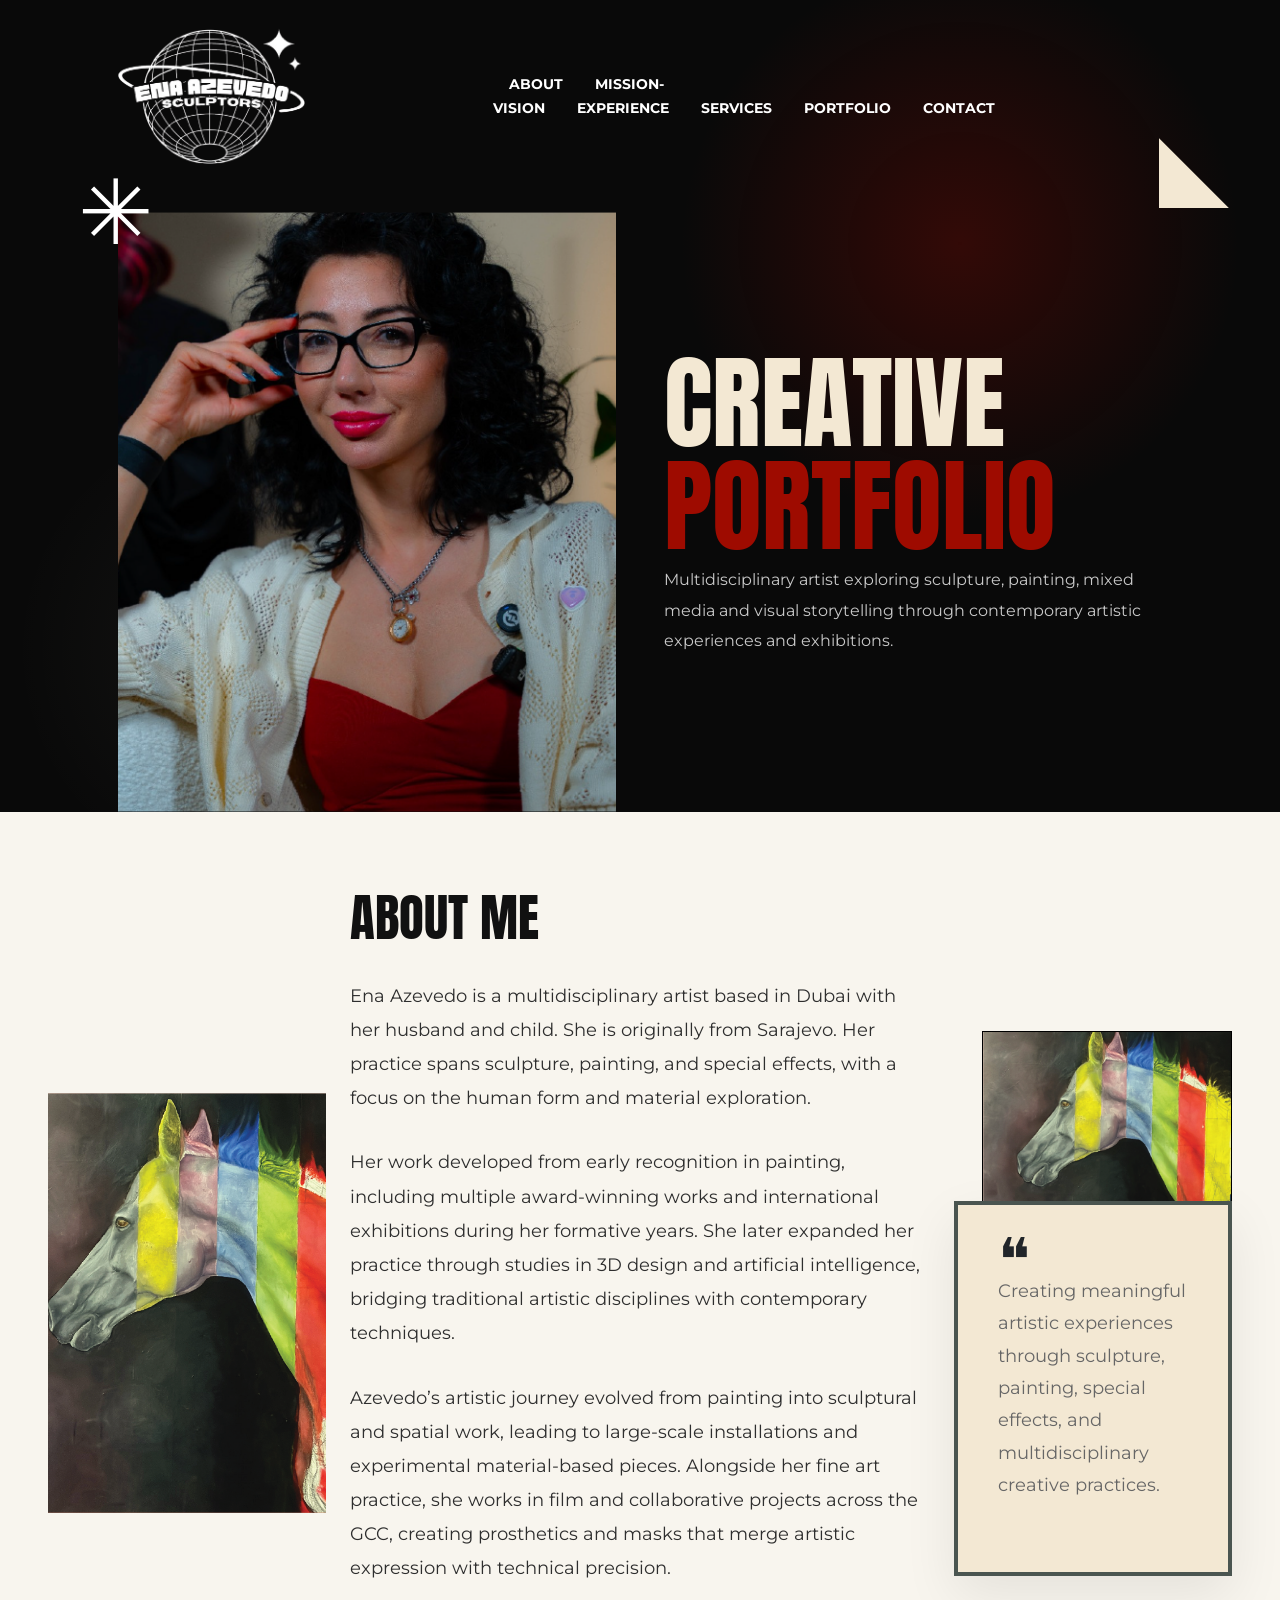
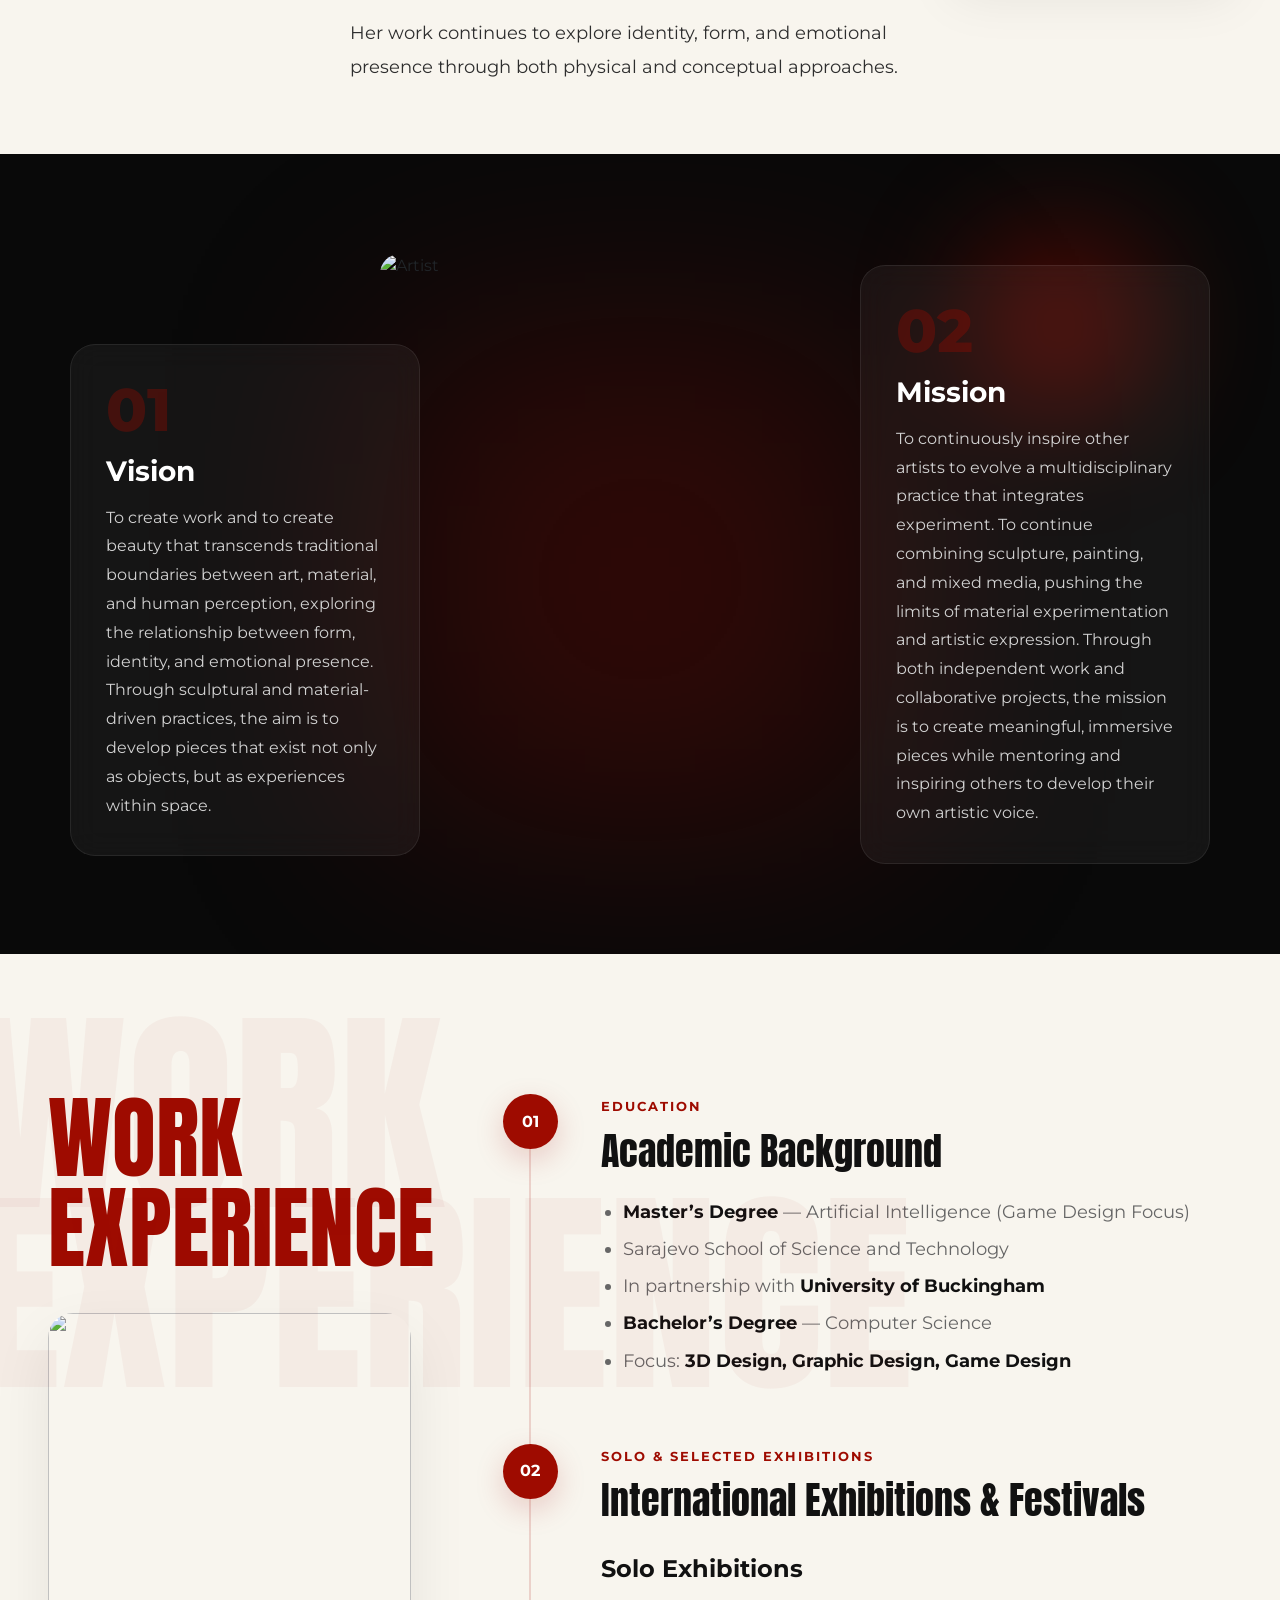
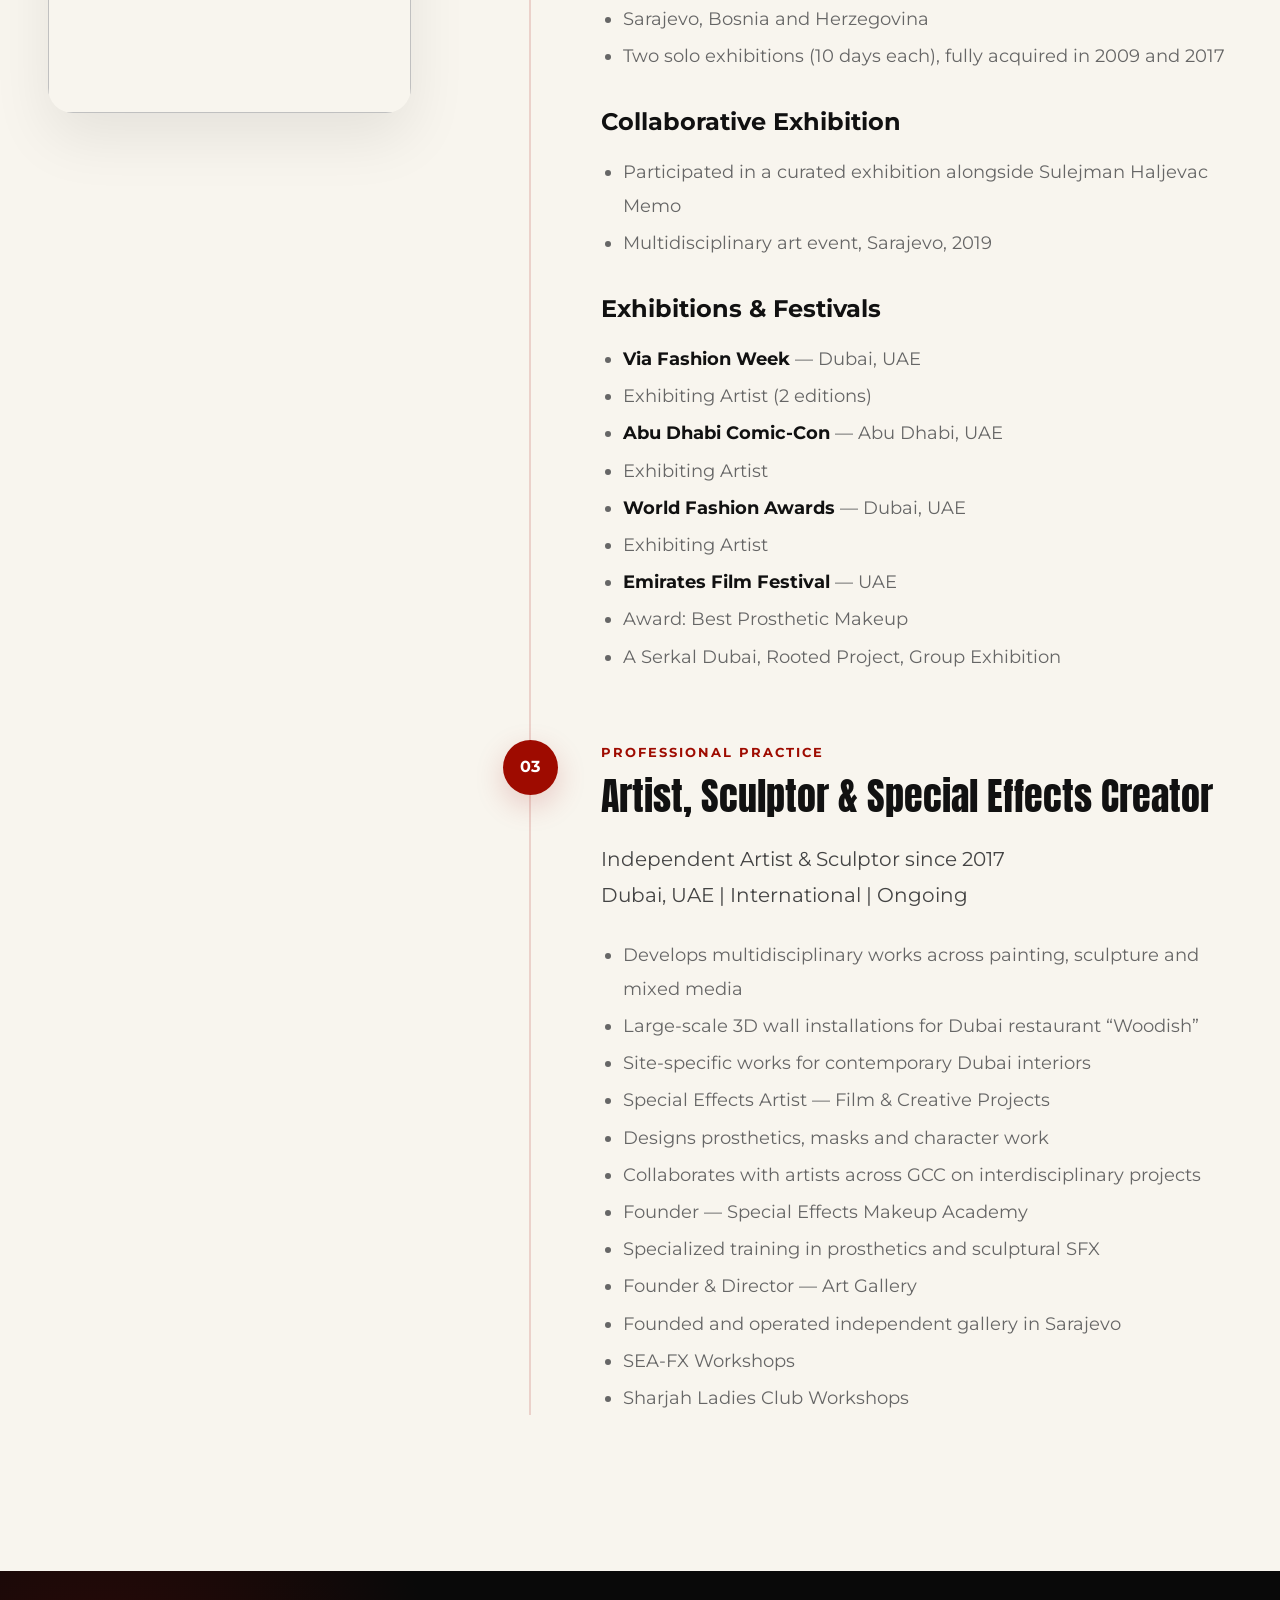
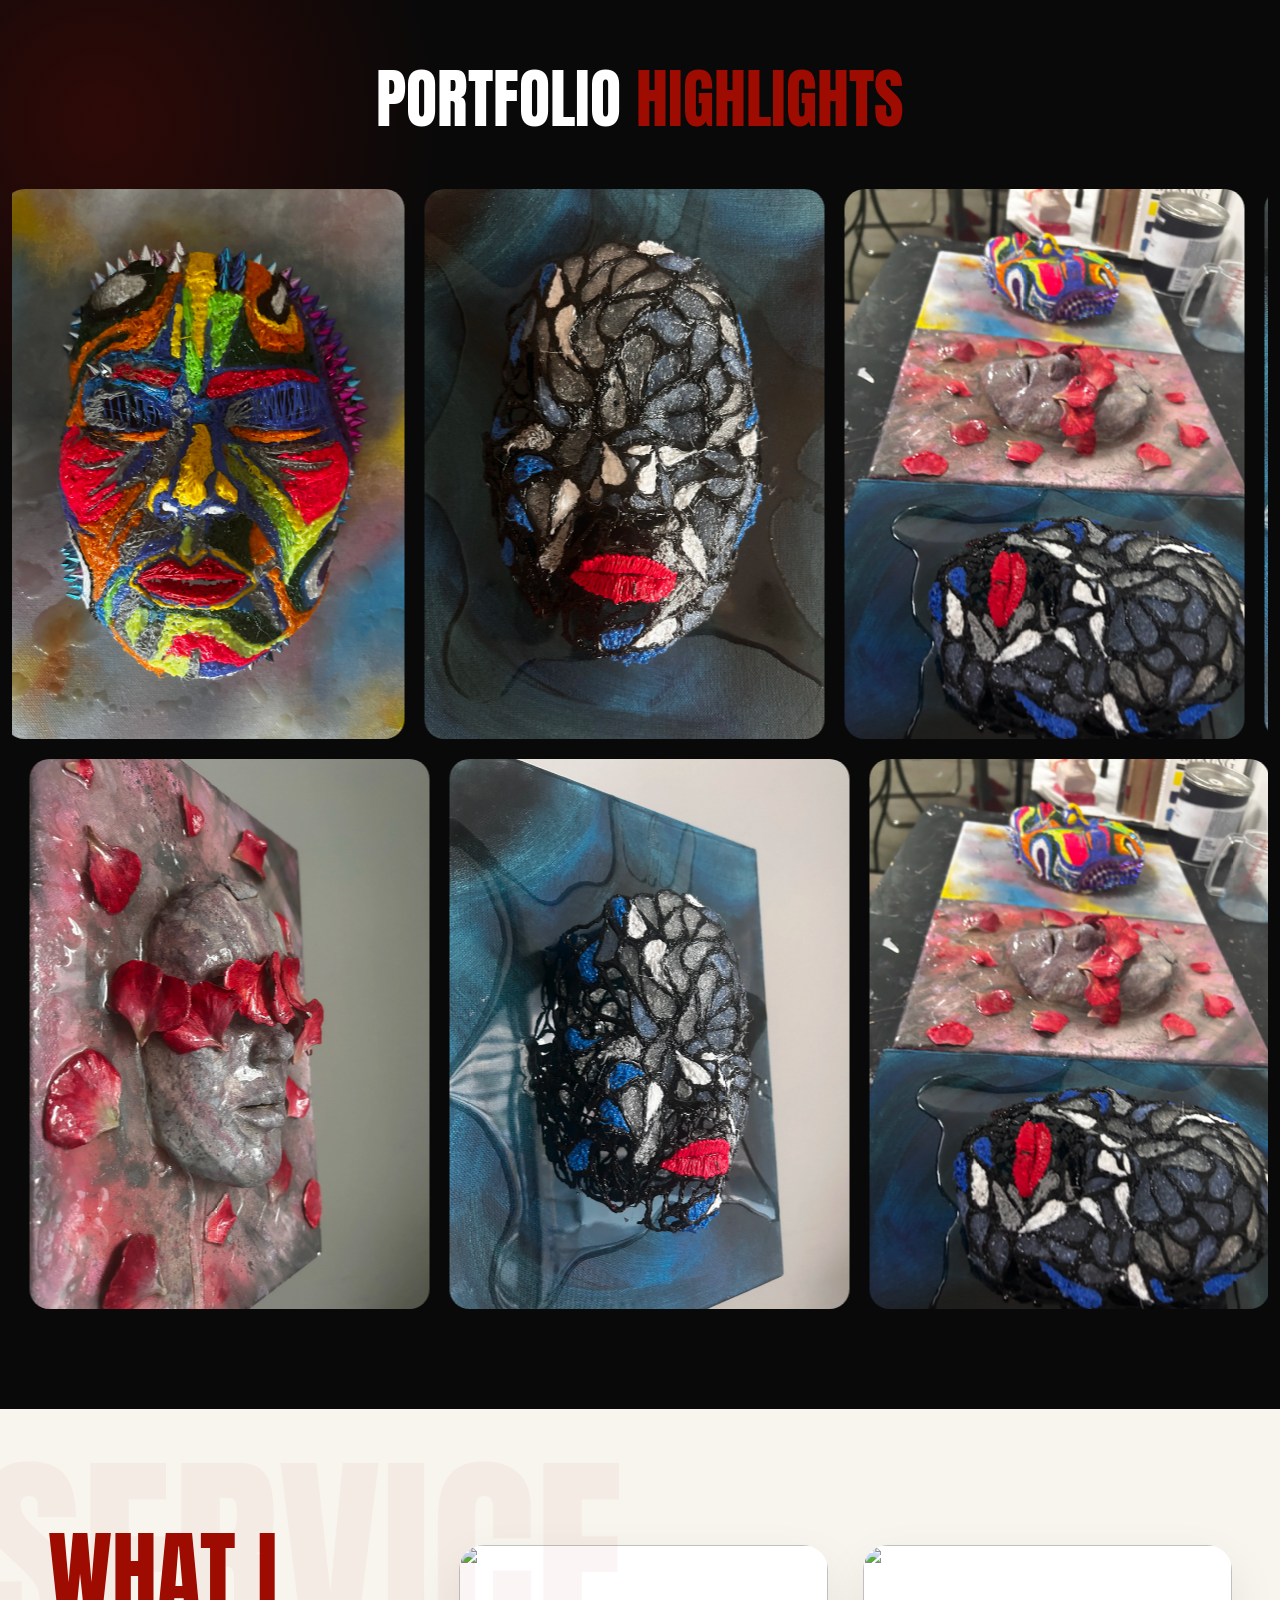
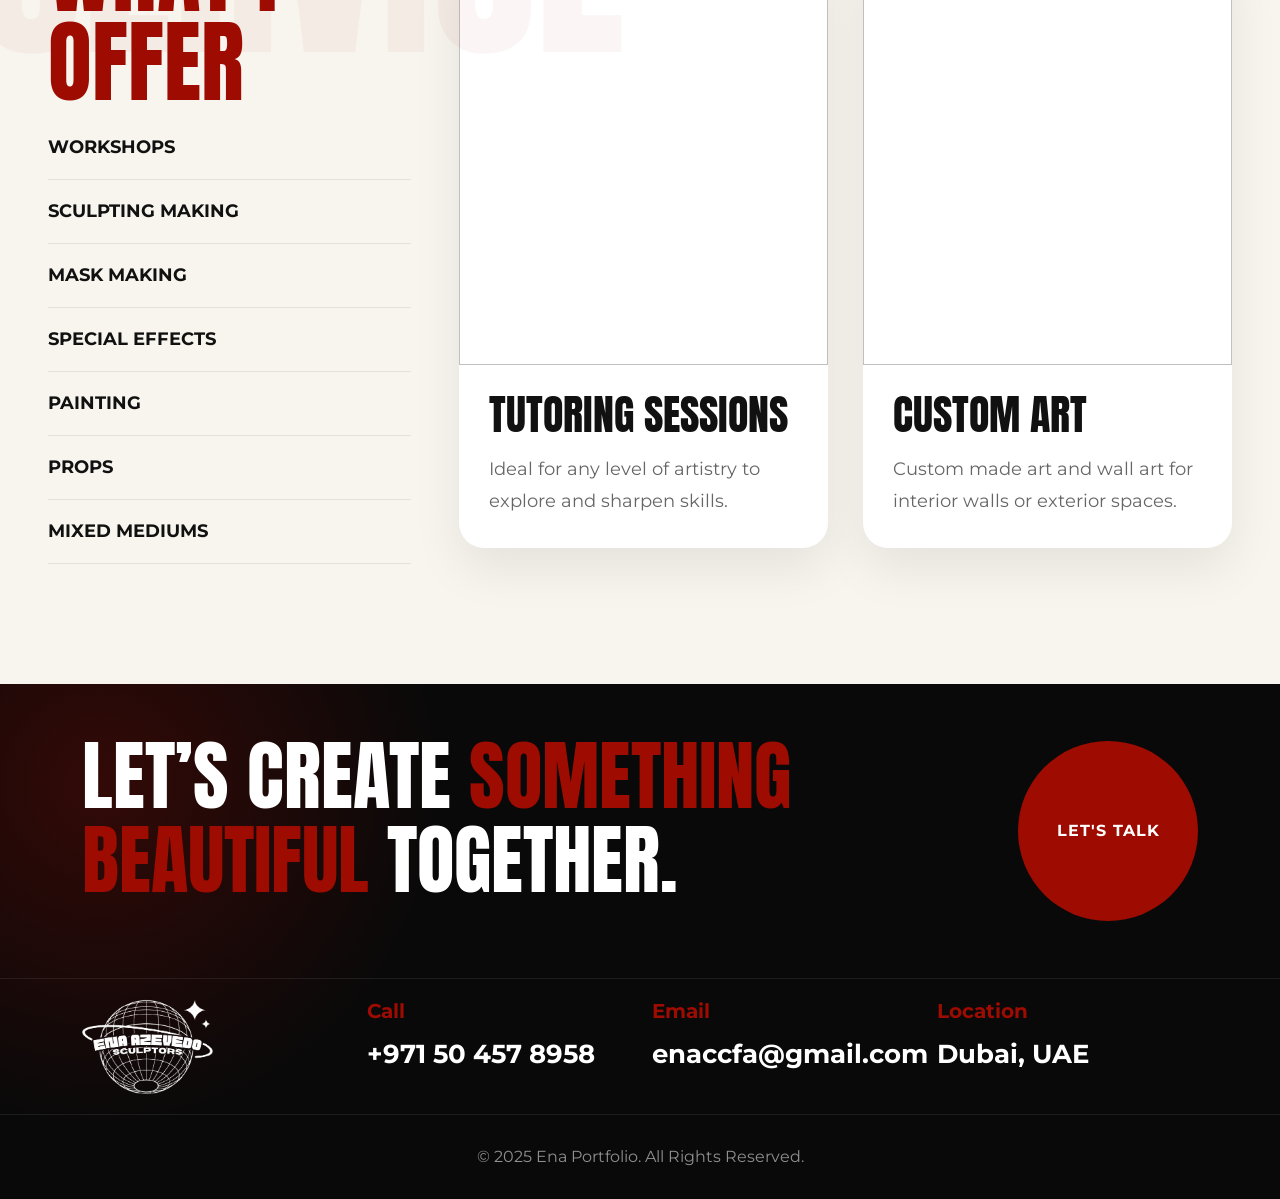
==== index.html @ 1c036c1e "first first" ====
<!DOCTYPE html>
<html lang="en">

<head>
    <meta charset="UTF-8">
    <meta name="viewport" content="width=device-width, initial-scale=1.0">
    <title>Ena Portfolio Animated</title>

    <link href="https://cdn.jsdelivr.net/npm/bootstrap@5.3.3/dist/css/bootstrap.min.css" rel="stylesheet">
    <link href="https://fonts.googleapis.com/css2?family=Anton&family=Montserrat:wght@300;400;500;600;700&display=swap"
        rel="stylesheet">
    <link href="https://unpkg.com/aos@2.3.4/dist/aos.css" rel="stylesheet">

    <link rel="stylesheet" href="style.css">

    <style>

    </style>
</head>

<body>

    <section class="hero">
        <div class="container px-lg-5 px-3">
            <div class="navbar-custom d-flex justify-content-between align-items-center">
                <a class="logo" href="#"><img class="w-50" src="img/Ena-Logo.png" alt=""></a>
                <div class="nav-menu">
                    <a href="#about">ABOUT</a><a href="#mv">MISSION-VISION</a><a href="#EXPERIENCE">EXPERIENCE</a><a
                        href="#SERVICES">SERVICES</a><a href="#PORTFOLIO">PORTFOLIO</a><a href="#CONTACT">CONTACT</a>
                </div>
            </div>

            <div class="row g-5 hero-row">
                <div class="col-lg-6">
                    <div class="left-wrap" data-aos="fade-right">
                        <div class="star">✳</div>
                        <img src="img/Asset 1.png">
                    </div>
                </div>

                <div class="col-lg-6">
                    <div class="right-wrap" data-aos="fade-left">
                        <h1 class="hero-title">CREATIVE<br><span>PORTFOLIO</span></h1>
                        <p class="desc">Multidisciplinary artist exploring sculpture, painting, mixed media and visual
                            storytelling through contemporary artistic experiences and exhibitions.</p>
                    </div>
                </div>
            </div>
        </div>
        <div class="corner"></div>
    </section>

    <section id="about" class="about-creative-section">
        <div class="container-fluid px-lg-5">
            <div class="row align-items-center gy-5">

                <div class="col-lg-3">
                    <div class="about-left-image" data-aos="zoom-in-right">
                        <img src="img/Asset 2.png">
                    </div>
                </div>

                <div class="col-lg-6">
                    <div class="about-center-content" data-aos="fade-up">
                        <h2 class="about-main-title">ABOUT ME</h2>
                        <p>
                            Ena Azevedo is a multidisciplinary artist based in Dubai with
                            her husband and child. She is originally from Sarajevo. Her
                            practice spans sculpture, painting, and special effects, with
                            a focus on the human form and material exploration.
                        </p>
                        <p>
                            Her work developed from early recognition in painting,
                            including multiple award-winning works and international
                            exhibitions during her formative years. She later expanded
                            her practice through studies in 3D design and artificial
                            intelligence, bridging traditional artistic disciplines with
                            contemporary techniques.
                        </p>
                        <p>Azevedo’s artistic journey evolved from painting into
                            sculptural and spatial work, leading to large-scale
                            installations and experimental material-based pieces.
                            Alongside her fine art practice, she works in film and
                            collaborative projects across the GCC, creating prosthetics
                            and masks that merge artistic expression with technical
                            precision.
                        </p>
                        <p>Her work continues to explore identity, form, and emotional
                            presence through both physical and conceptual approaches.</p>
                    </div>
                </div>

                <div class="col-lg-3">
                    <div class="about-right-side" data-aos="zoom-in-left">
                        <div class="about-top-image">
                            <img src="img/Asset 2.png">
                        </div>
                        <div class="about-info-card">
                            <div class="about-quote-icon">❝</div>
                            <p>Creating meaningful artistic experiences through
sculpture, painting, special effects, and
multidisciplinary creative practices.</p>
                        </div>
                    </div>
                </div>

            </div>
        </div>
    </section>

    <section id="mv" class="vision-mission-section">

        <div class="container-fluid">

            <div class="vision-mission-layout container">

                <!-- Vision Card -->

                <div class="vm-card vision-card" data-aos="fade-right">

                    <div class="vm-number">01</div>

                    <h3>Vision</h3>

                    <p>
                        To create work and to create beauty that
                        transcends traditional boundaries between art,
                        material, and human perception, exploring the
                        relationship between form, identity, and emotional
                        presence. Through sculptural and material-driven
                        practices, the aim is to develop pieces that exist not
                        only as objects, but as experiences within space.

                    </p>

                </div>

                <!-- Center Image -->

                <div class="vm-image-wrapper" data-aos="zoom-in">

                    <div class="vm-glow"></div>

                    <img src="img/Asset 3.png" alt="Artist">

                </div>

                <!-- Mission Card -->

                <div class="vm-card mission-card" data-aos="fade-left">

                    <div class="vm-number">02</div>

                    <h3>Mission</h3>

                    <p>
                        To continuously inspire other artists to evolve a
                        multidisciplinary practice that integrates experiment. To
                        continue combining sculpture, painting, and mixed media,
                        pushing the limits of material experimentation and artistic
                        expression. Through both independent work and
                        collaborative projects, the mission is to create meaningful,
                        immersive pieces while mentoring and inspiring others to
                        develop their own artistic voice.

                    </p>

                </div>

            </div>

        </div>

    </section>


    <section id="EXPERIENCE" class="experience-section">

        <div class="container-fluid px-lg-5">

            <div class="row align-items-start gx-5">

                <!-- LEFT SIDE -->

                <div class="col-lg-4 lest-stky">
                    <div class="experience-sticky-wrap">

                        <div class="experience-left">
                            <h2 class="work-exp-title">
                                WORK
                                <span>EXPERIENCE</span>
                            </h2>

                            <img src="img/Asset-4.png" alt="">

                        </div>
                    </div>
                </div>

                <!-- RIGHT SIDE -->

                <div class="col-lg-8">

                    <div class="experience-right">

                        <!-- Education -->
                        <div class="exp-block" data-aos="fade-up">
                            <div class="exp-index">01</div>

                            <div class="exp-content">

                                <span class="exp-label">
                                    EDUCATION
                                </span>

                                <h3>
                                    Academic Background
                                </h3>

                                <ul class="exp-list">
                                    <li>
                                        <strong>Master’s Degree</strong> —
                                        Artificial Intelligence
                                        (Game Design Focus)
                                    </li>

                                    <li>
                                        Sarajevo School of Science
                                        and Technology
                                    </li>

                                    <li>
                                        In partnership with
                                        <strong>
                                            University of Buckingham
                                        </strong>
                                    </li>

                                    <li>
                                        <strong>
                                            Bachelor’s Degree
                                        </strong>
                                        — Computer Science
                                    </li>

                                    <li>
                                        Focus:
                                        <strong>
                                            3D Design,
                                            Graphic Design,
                                            Game Design
                                        </strong>
                                    </li>
                                </ul>

                            </div>
                        </div>

                        <!-- Exhibitions -->
                        <div class="exp-block" data-aos="fade-up">

                            <div class="exp-index">02</div>

                            <div class="exp-content">

                                <span class="exp-label">
                                    SOLO & SELECTED EXHIBITIONS
                                </span>

                                <h3>
                                    International Exhibitions &
                                    Festivals
                                </h3>

                                <div class="exp-group">

                                    <h5>Solo Exhibitions</h5>

                                    <ul class="exp-list">
                                        <li>
                                            Sarajevo,
                                            Bosnia and Herzegovina
                                        </li>

                                        <li>
                                            Two solo exhibitions
                                            (10 days each),
                                            fully acquired in
                                            2009 and 2017
                                        </li>
                                    </ul>

                                </div>

                                <div class="exp-group">

                                    <h5>
                                        Collaborative Exhibition
                                    </h5>

                                    <ul class="exp-list">
                                        <li>
                                            Participated in a curated
                                            exhibition alongside
                                            Sulejman Haljevac Memo
                                        </li>

                                        <li>
                                            Multidisciplinary art event,
                                            Sarajevo, 2019
                                        </li>
                                    </ul>

                                </div>

                                <div class="exp-group">

                                    <h5>
                                        Exhibitions & Festivals
                                    </h5>

                                    <ul class="exp-list">

                                        <li>
                                            <strong>
                                                Via Fashion Week
                                            </strong>
                                            — Dubai, UAE
                                        </li>

                                        <li>
                                            Exhibiting Artist
                                            (2 editions)
                                        </li>

                                        <li>
                                            <strong>
                                                Abu Dhabi Comic-Con
                                            </strong>
                                            — Abu Dhabi, UAE
                                        </li>

                                        <li>
                                            Exhibiting Artist
                                        </li>

                                        <li>
                                            <strong>
                                                World Fashion Awards
                                            </strong>
                                            — Dubai, UAE
                                        </li>

                                        <li>
                                            Exhibiting Artist
                                        </li>

                                        <li>
                                            <strong>
                                                Emirates Film Festival
                                            </strong>
                                            — UAE
                                        </li>

                                        <li>
                                            Award:
                                            Best Prosthetic Makeup
                                        </li>

                                        <li>
                                            A Serkal Dubai,
                                            Rooted Project,
                                            Group Exhibition
                                        </li>

                                    </ul>

                                </div>

                            </div>

                        </div>

                        <!-- Practice -->

                        <div class="exp-block" data-aos="fade-up">

                            <div class="exp-index">03</div>

                            <div class="exp-content">

                                <span class="exp-label">
                                    PROFESSIONAL PRACTICE
                                </span>

                                <h3>
                                    Artist, Sculptor &
                                    Special Effects Creator
                                </h3>

                                <div class="exp-meta">

                                    Independent Artist &
                                    Sculptor since 2017

                                    <br>

                                    Dubai, UAE |
                                    International |
                                    Ongoing

                                </div>

                                <ul class="exp-list">

                                    <li>
                                        Develops multidisciplinary works
                                        across painting, sculpture
                                        and mixed media
                                    </li>

                                    <li>
                                        Large-scale 3D wall
                                        installations for Dubai
                                        restaurant “Woodish”
                                    </li>

                                    <li>
                                        Site-specific works
                                        for contemporary Dubai
                                        interiors
                                    </li>

                                    <li>
                                        Special Effects Artist
                                        — Film & Creative Projects
                                    </li>

                                    <li>
                                        Designs prosthetics,
                                        masks and character work
                                    </li>

                                    <li>
                                        Collaborates with artists
                                        across GCC on
                                        interdisciplinary projects
                                    </li>

                                    <li>
                                        Founder —
                                        Special Effects Makeup Academy
                                    </li>

                                    <li>
                                        Specialized training
                                        in prosthetics and
                                        sculptural SFX
                                    </li>

                                    <li>
                                        Founder & Director —
                                        Art Gallery
                                    </li>

                                    <li>
                                        Founded and operated
                                        independent gallery
                                        in Sarajevo
                                    </li>

                                    <li>
                                        SEA-FX Workshops
                                    </li>

                                    <li>
                                        Sharjah Ladies Club
                                        Workshops
                                    </li>

                                </ul>

                            </div>

                        </div>

                    </div>

                </div>

            </div>

        </div>

    </section>


    <section id="PORTFOLIO" class="portfolio-section">

        <div class="portfolio-glow"></div>

        <div class="container-fluid">

            <div class="portfolio-heading">
                <h2>
                    PORTFOLIO
                    <span>HIGHLIGHTS</span>
                </h2>
            </div>

            <div class="gallery-wrapper">

                <div class="marquee">
                    <div class="marquee-track left-track">
                        <div class="gallery-card"><img
                                src="img/ptf-1.webp">
                        </div>
                        <div class="gallery-card"><img
                                src="img/ptf-2.webp">
                        </div>
                        <div class="gallery-card"><img
                                src="img/ptf-3.webp">
                        </div>
                        <div class="gallery-card"><img
                                src="img/ptf-5.webp">
                        </div>
                        <div class="gallery-card"><img
                                src="img/ptf-6.webp">
                        </div>
                    </div>
                </div>

                <div class="marquee">
                    <div class="marquee-track right-track">
                        <div class="gallery-card"><img
                                 src="img/ptf-6.webp">
                        </div>
                        <div class="gallery-card"><img
                                src="img/ptf-5.webp">
                        </div>
                        <div class="gallery-card"><img
                                src="img/ptf-3.webp">
                        </div>
                        <div class="gallery-card"><img
                               src="img/ptf-2.webp">
                        </div>
                        <div class="gallery-card"><img
                                src="img/ptf-1.webp">
                        </div>
                    </div>
                </div>

            </div>

        </div>

    </section>


    <section id="SERVICES" class="services-section">

        <div class="container-fluid px-lg-5">

            <div class="row gx-5 align-items-center">

                <div class="col-lg-4">

                    <div class="services-left">

                        <h2 class="service-title">
                            WHAT I
                            <span>OFFER</span>
                        </h2>

                        <ul class="service-list">
                            <li>WORKSHOPS</li>
                            <li>SCULPTING MAKING</li>
                            <li>MASK MAKING</li>
                            <li>SPECIAL EFFECTS</li>
                            <li>PAINTING</li>
                            <li>PROPS</li>
                            <li>MIXED MEDIUMS</li>
                        </ul>

                    </div>

                </div>

                <div class="col-lg-8">

                    <div class="services-grid">

                        <!-- Card 1 -->

                        <div class="service-card">

                            <div class="service-image">

                                <img src="img/service-1.jpg" alt="">

                            </div>

                            <div class="service-content">

                                <h3>
                                    TUTORING
                                    SESSIONS
                                </h3>

                                <p>
                                    Ideal for any level of artistry
                                    to explore and sharpen skills.
                                </p>

                            </div>

                        </div>

                        <!-- Card 2 -->

                        <div class="service-card">

                            <div class="service-image">

                                <img src="img/service-2.jpg" alt="">

                            </div>

                            <div class="service-content">

                                <h3>
                                    CUSTOM
                                    ART
                                </h3>

                                <p>
                                    Custom made art and wall art
                                    for interior walls or exterior spaces.
                                </p>

                            </div>

                        </div>

                    </div>

                </div>

            </div>

        </div>

    </section>


    <footer id="CONTACT" class="footer-section">

        <div class="footer-glow"></div>

        <!-- CTA AREA -->

        <div class="footer-cta">

            <div class="container">

                <div class="row align-items-center">

                    <div class="col-lg-8">

                        <h2>
                            LET’S CREATE <span>SOMETHING BEAUTIFUL</span> TOGETHER.
                        </h2>

                    </div>

                    <div class="col-lg-4 text-lg-end text-center">

                        <a href="#" class="talk-btn">
                            LET'S TALK
                        </a>

                    </div>

                </div>

            </div>

        </div>

        <!-- FOOTER CONTENT -->

        <div class="footer-main">

            <div class="container">

                <div class="row gy-5">

                    <!-- LOGO -->

                    <div class="col-lg-3">

                        <div class="footer-logo">
                            <img class="w-50" src="img/Ena-Logo.png" alt="">
                        </div>

                    </div>
                
                    <div class="col-lg-3">
                        <h5>Call</h5>
                        <a href="tel:+971504578958" class="footer-phone">
                            +971 50 457 8958
                        </a>
                    </div>

                    <div class="col-lg-3">
                        <h5>Email</h5>
                        <a href="mailto:enaccfa@gmail.com" class="footer-phone">
                            enaccfa@gmail.com
                        </a>
                    </div>
                     <div class="col-lg-3">

                        <h5>Location</h5>
                        <a href="mailto:enaccfa@gmail.com" class="footer-phone">
                            Dubai, UAE </a>
                    </div>

                </div>

            </div>

        </div>

        <!-- COPYRIGHT -->

        <div class="footer-bottom">

            <div class="container">

                <div class="footer-bottom-wrap text-center justify-content-center">

                    <p class="text-center">
                        © 2025 Ena Portfolio.
                        All Rights Reserved.
                    </p>

                </div>

            </div>

        </div>

    </footer>

    <link rel="stylesheet" href="https://cdnjs.cloudflare.com/ajax/libs/font-awesome/6.5.2/css/all.min.css">








    <script src="https://unpkg.com/aos@2.3.4/dist/aos.js"></script>

    <script>
        AOS.init({
            duration: 1000,
            once: true,
            offset: 100
        });
    </script>

    <script>

        window.addEventListener("load", () => {

            const tracks = document.querySelectorAll(".marquee-track");

            tracks.forEach((track, index) => {

                track.innerHTML += track.innerHTML;

            });

            setTimeout(() => {

                tracks.forEach((track, index) => {

                    let position =
                        index % 2 === 0
                            ? 0
                            : -(track.scrollWidth / 2);

                    const speed =
                        index % 2 === 0
                            ? 0.5
                            : -0.5;

                    function animate() {

                        position -= speed;

                        const limit =
                            track.scrollWidth / 2;

                        if (speed > 0) {

                            if (position <= -limit) {
                                position = 0;
                            }

                        } else {

                            if (position >= 0) {
                                position = -limit;
                            }

                        }

                        track.style.transform =
                            `translate3d(${position}px,0,0)`;

                        requestAnimationFrame(animate);
                    }

                    animate();

                });

            }, 1000);

        });

    </script>



</body>

</html>
---- style.css ----
:root {
    --red: #9E0B00;
    --cream: #F3E8D3;
    --dark: #090909;
}

* {
    margin: 0;
    padding: 0;
    box-sizing: border-box;
        /* transform:none !important; */

}

body {
    background: var(--dark);
    font-family: Montserrat, sans-serif;
    overflow-x: hidden
}

.hero {
    min-height: 50vh;
    background: var(--dark);
    position: relative;
    color: #fff;
    overflow: hidden;
}

.hero:before {
    content: "";
    position: absolute;
    inset: 0;
    background:
        radial-gradient(circle at 75% 30%, rgba(158, 11, 0, .28), transparent 25%),
        radial-gradient(circle at 20% 80%, rgba(243, 232, 211, .05), transparent 20%)
}

.navbar-custom {
    padding: 28px 0;
    position: relative;
    z-index: 10;
    animation: navReveal .8s ease
}

.logo {
    font-family: Anton, sans-serif;
    font-size: 34px;
    color: #fff;
    text-decoration: none
}

.logo span {
    color: var(--red)
}

.nav-menu a {
    color: #fff;
    text-decoration: none;
    font-size: 14px;
    font-weight: 700;
    margin: 0 16px
}

.menu-btn {
    border: 1px solid rgba(255, 255, 255, .15);
    padding: 14px 26px;
    border-radius: 40px
}

.hero-row {
    padding-top: 20px;
    align-items: center
}

.left-wrap {
    position: relative;
    max-width: 625px;
    margin: auto;
    animation: imageReveal 1.3s ease
}

.left-wrap img {
    width: 100%;
    height: 600px;
    object-fit: cover
}

.star {
    position: absolute;
    left: -40px;
    top: -67px;
    font-size: 90px;
    animation: starFloat 4s ease-in-out infinite
}

.right-wrap {
    position: relative;
    max-width: 760px;
    margin: auto
}

.hero-title {
    font-family: Anton, sans-serif;
    font-size: clamp(4rem, 8vw, 8rem);
    line-height: 1;
    color: var(--cream);
    animation: titleReveal 1.2s ease
}

.hero-title span {
    color: var(--red)
}

.desc {
    max-width: 580px;
    color: #c9c9c9;
    line-height: 1.9;
    animation: fadeUp 1.5s ease
}

.corner {
    position: absolute;
    right: 4%;
    top: 17%;
    width: 70px;
    height: 70px;
    background: var(--cream);
    clip-path: polygon(0 0, 100% 100%, 0 100%);
    animation: cornerFloat 5s ease-in-out infinite;
}

.about-creative-section {
    background: #F8F5EE;
    padding-top: 80px;
    padding-bottom: 40px;
    overflow: hidden;
}

.about-main-title {
    font-family: 'Anton', sans-serif;
    font-size: clamp(3rem, 4vw, 5rem);
    line-height: 1;
    color: #111;
    margin-bottom: 35px
}

.about-center-content p {
    font-size: 18px;
    line-height: 1.9;
    color: #2e2e2e;
    margin-bottom: 30px
}

.about-left-image img {
    width: 100%;
    height: 420px;
    object-fit: cover
}

.about-right-side {
    position: relative;
    max-width: 420px;
    margin-left: auto
}

.about-top-image {
    width: 90%;
    margin-left: auto;
    position: relative;
    z-index: 2;
    border: 1px solid black;
    height: 250px;
    overflow: hidden
}

.about-top-image img {
    width: 100%;
    height: 100%;
    object-fit: cover
}

.about-info-card {
    background: #F3E8D3;
    border: 4px solid #4A5550;
    padding: 40px;
    width: 100%;
    margin-top: -80px;
    position: relative;
    z-index: 3;
    box-shadow: 0 20px 50px rgba(0, 0, 0, .08)
}

.about-quote-icon {
       font-size: 60px;
    line-height: 0.5;
}

.about-info-card p {
    font-size: 18px;
    line-height: 1.8;
    color: #666;
    margin-bottom: 30px
}

@keyframes navReveal {
    from {
        opacity: 0;
        transform: translateY(-40px)
    }

    to {
        opacity: 1;
        transform: translateY(0)
    }
}

@keyframes titleReveal {
    from {
        opacity: 0;
        transform: translateY(80px)
    }

    to {
        opacity: 1;
        transform: translateY(0)
    }
}

@keyframes fadeUp {
    from {
        opacity: 0;
        transform: translateY(50px)
    }

    to {
        opacity: 1;
        transform: translateY(0)
    }
}

@keyframes imageReveal {
    from {
        opacity: 0;
        transform: translateX(-100px)
    }

    to {
        opacity: 1;
        transform: translateX(0)
    }
}

@keyframes starFloat {
    50% {
        transform: translateY(-20px)
    }
}

@keyframes cornerFloat {
    50% {
        transform: translateY(-15px)
    }
}

@media(max-width:991px) {
    .nav-menu {
        display: none
    }

    .left-wrap img {
        height: 420px
    }

    .corner {
        display: none
    }

    .right-wrap {
        text-align: center;
        padding-top: 30px
    }

    .about-main-title {
        font-size: 48px
    }

    .about-right-side {
        margin: auto
    }

    .about-top-image {
        width: 100%
    }

    .about-info-card {
        width: 100%;
        margin-top: 0
    }
}

.vision-mission-section {
    background: #090909;
    padding: 100px 0 0 0;
    overflow: hidden;
    position: relative;
}

.vision-mission-layout {
    position: relative;
    margin: auto;
    min-height: 700px;
}

.vm-image-wrapper {
    position: relative;
    width: 520px;
    margin: auto;
    z-index: 2;
}

.vm-image-wrapper img {
    width: 100%;
    height: 650px;
    object-fit: cover;
    border-radius: 20px;
    display: block;
}

.vm-glow {
    position: absolute;
    width: 500px;
    height: 500px;
    background: #9E0B00;
    filter: blur(120px);
    opacity: .25;
    top: 50%;
    left: 50%;
    transform: translate(-50%, -50%);
    z-index: -1;
}

.vm-card {
    position: absolute;
    width: 350px;
    background: rgba(255, 255, 255, .05);
    backdrop-filter: blur(15px);
    border: 1px solid rgba(255, 255, 255, .08);
    border-radius: 25px;
    padding: 35px;
    color: #fff;
    z-index: 3;
    transition: .4s;
}

.vm-card:hover {
    transform:translateY(-12px) rotate(-2deg);
    border-color: #9E0B00;
    box-shadow:
        0 15px 40px rgba(158, 11, 0, .18),
        0 5px 15px rgba(158, 11, 0, .12);
}

.vm-number {
    font-size: 60px;
    line-height: 1;
    font-weight: 800;
    color: #9E0B00;
    opacity: .35;
    margin-bottom: 15px;
}

.vm-card h3 {
    font-size: 28px;
    margin-bottom: 15px;
    font-weight: 700;
}

.vm-card p {
    color: #d2d2d2;
    line-height: 1.8;
    margin: 0;
}

/* OVERLAY POSITIONING */

.vision-card {
    left: 0;
    top: 90px;
}

.mission-card {
    right: 0;
    bottom: 90px;
}

/* Decorative Red Shape */

.vision-mission-section::before {
    content: '';
    position: absolute;
    width: 180px;
    height: 180px;
    background: #9E0B00;
    opacity: .5;
    border-radius: 50%;
    top: 80px;
    right: 10%;
    filter: blur(60px);
}

/* Mobile */

@media(max-width:991px) {

    .vision-mission-layout {
        min-height: auto;
    }

    .vm-image-wrapper {
        width: 100%;
        max-width: 420px;
    }

    .vm-image-wrapper img {
        height: auto;
    }

    .vision-card,
    .mission-card {
        position: relative;
        left: auto;
        right: auto;
        top: auto;
        bottom: auto;
        width: 100%;
        margin-bottom: 25px;
    }

    .vision-card {
        margin-bottom: 30px;
    }

    .mission-card {
        margin-top: 30px;
    }

}





.experience-section,
.experience-section *{
    transform:none;
}


.experience-section{
    background:#F8F5EE;
    padding:140px 0;
    position:relative;
}

.experience-section::before{
    content:"WORK";
    position:absolute;
    left:-30px;
    top:50px;
    font-family:'Anton',sans-serif;
    font-size:220px;
    color:rgba(158,11,0,.04);
    line-height:1;
    pointer-events:none;
}

.experience-section::after{
    content:"EXPERIENCE";
    position:absolute;
    left:-30px;
    top:230px;
    font-family:'Anton',sans-serif;
    font-size:220px;
    color:rgba(158,11,0,.04);
    line-height:1;
    pointer-events:none;
}

.col-lg-4.position-relative{
    height:100%;
}

.experience-sticky-wrap{
    /* position:sticky; */
    /* top:30px; */
    z-index:50;
    display:block;
}

@media(min-width:992px){
.lest-stky{
    position: sticky;   
    top: 50px;
}
}

.experience-section{
    overflow:visible !important;
}

.experience-section .container-fluid{
    overflow:visible !important;
}

.experience-section .row{
    align-items:flex-start;
}

.experience-left{
    position:relative;
}

.work-exp-title{
    font-family:'Anton',sans-serif;
    font-size:clamp(4rem,7vw,7rem);
    line-height:1;
    color:#9E0B00;
    margin-bottom:40px;
}

.work-exp-title span{
    display:block;
}

.experience-left img{
    width:100%;
    height:400px;
    object-fit:cover;
    border-radius:25px;
    box-shadow:0 25px 60px rgba(0,0,0,.08);
}

.experience-right{
    padding-left:70px;
}

.exp-block{
    position:relative;
    padding-left:70px;
    padding-bottom:50px;
    border-left:2px solid rgba(158,11,0,.15);
    transition:.4s ease;
}

.exp-block:last-child{
    padding-bottom:0;
}

/* .exp-block:hover{
    transform:translateX(10px);
} */

.exp-block:hover{
    transform:none;
}

.exp-index{
    position:absolute;
    left:-28px;
    top:0;
    width:55px;
    height:55px;
    border-radius:50%;
    background:#9E0B00;
    color:#fff;
    display:flex;
    align-items:center;
    justify-content:center;
    font-weight:700;
    box-shadow:0 10px 30px rgba(158,11,0,.18);
}

.exp-label{
    display:inline-block;
    color:#9E0B00;
    font-size:13px;
    letter-spacing:2px;
    font-weight:700;
    margin-bottom:15px;
}

.exp-content h3{
    font-family:'Anton',sans-serif;
    font-size:clamp(2.2rem,3vw,3.8rem);
    color:#111;
    line-height:1;
    margin-bottom:25px;
}

.exp-group{
    margin-top:35px;
}

.exp-group h5{
    font-size:24px;
    font-weight:700;
    color:#111;
    margin-bottom:18px;
}

.exp-meta{
    font-size:20px;
    color:#444;
    line-height:1.8;
    margin-bottom:25px;
}

.exp-list{
    padding-left:22px;
}

.exp-list li{
    margin-bottom:3px;
    font-size:18px;
    line-height:1.9;
    color:#666;
}

.exp-list strong{
    color:#111;
}

@media(max-width:991px){

    .experience-left{
        position:relative;
        top:auto;
        margin-bottom:60px;
    }

    .experience-right{
        padding-left:20px;
    }

    .work-exp-title{
        font-size:60px;
    }

    .experience-left img{
        height:400px;
    }

    .exp-content h3{
        font-size:34px;
    }

    .experience-section::before,
    .experience-section::after{
        display:none;
    }
}


/* --------------- */


.portfolio-section{
    position:relative;
    background:#090909;
    padding:100px 0;
    overflow:hidden;
}

.portfolio-glow{
    position:absolute;
    width:700px;
    height:700px;
    left:-250px;
    top:-200px;
    border-radius:50%;
    background:radial-gradient(circle,
    rgba(158,11,0,.25),
    transparent 70%);
    pointer-events:none;
}

.portfolio-heading{
    text-align:center;
    margin-bottom:60px;
    position:relative;
    z-index:2;
}

.portfolio-heading h2{
    font-family:'Anton',sans-serif;
    font-size:clamp(4rem,5vw,7rem);
    color:#fff;
    line-height:.9;
}

.portfolio-heading span{
    color:#9E0B00;
}

.gallery-wrapper{
    display:flex;
    flex-direction:column;
    gap:20px;
}

.marquee{
    overflow:hidden;
    width:100%;
}

.marquee-track{
    display:flex;
    gap:20px;
    width:max-content;
}

.gallery-card{
    width:400px;
    height:550px;
    border-radius:20px;
    overflow:hidden;
    flex-shrink:0;
    background:#111;
}

.gallery-card img{
    width:100%;
    height:100%;
    object-fit:cover;
    transition:.5s;
}

.gallery-card:hover img{
    transform:scale(1.08);
}

@media(max-width:991px){

    .gallery-card{
        width:250px;
        height:160px;
    }

}

@media(max-width:576px){

    .gallery-card{
        width:210px;
        height:140px;
    }

}



.marquee{
    overflow:hidden;
    width:100%;
}

.marquee-track{
    display:flex;
    flex-wrap:nowrap;
    width:max-content;

    will-change:transform;

    transform:translate3d(0,0,0);

    backface-visibility:hidden;

    -webkit-backface-visibility:hidden;
}

.gallery-card{
    flex-shrink:0;
}


.services-section{
    background:#F8F5EE;
    padding:120px 0;
    position:relative;
}

.services-section::before{
    content:"SERVICE";
    position:absolute;
    top:40px;
    left:-20px;
    font-family:'Anton',sans-serif;
    font-size:220px;
    color:rgba(158,11,0,.04);
    line-height:1;
    pointer-events:none;
}

.services-left{
    position:sticky;
    top:50px;
}

.service-title{
    font-family:'Anton',sans-serif;
    font-size:clamp(4rem,7vw,7rem);
    line-height:1;
    color:#9E0B00;
}

.service-title span{
    display:block;
}

.service-list{
    list-style:none;
    padding:0;
    margin:0;
}

.service-list li{
    font-size:18px;
    font-weight:700;
    color:#111;
    padding:18px 0;
    border-bottom:1px solid rgba(0,0,0,.08);
}

.services-grid{
    display:grid;
    grid-template-columns:1fr 1fr;
    gap:35px;
}

.service-card{
    background:#fff;
    border-radius:25px;
    overflow:hidden;
    box-shadow:0 20px 50px rgba(0,0,0,.08);
    transition:.4s;
}

.service-card:hover{
    transform:translateY(-10px);
}

.service-image{
    height:420px;
    overflow:hidden;
}

.service-image img{
    width:100%;
    height:100%;
    object-fit:cover;
    transition:.6s;
}

.service-card:hover img{
    transform:scale(1.08);
}

.service-content{
    padding:30px;
}

.service-content h3{
    font-family:'Anton',sans-serif;
    font-size:42px;
    line-height:.95;
    margin-bottom:18px;
    color:#111;
}

.service-content p{
    font-size:18px;
    line-height:1.8;
    color:#666;
    margin:0;
}

@media(max-width:991px){

    .services-left{
        position:relative;
        top:auto;
        margin-bottom:50px;
    }

    .services-grid{
        grid-template-columns:1fr;
    }

    .service-image{
        height:320px;
    }

    .services-section::before{
        display:none;
    }

}


.footer-section{
    position:relative;
    background:#090909;
    color:#fff;
    overflow:hidden;
}

/* RED GLOW */

.footer-glow{
    position:absolute;
    width:700px;
    height:700px;
    top:-250px;
    left:-250px;
    border-radius:50%;

    background:
    radial-gradient(circle,
    rgba(158,11,0,.28),
    transparent 70%);

    pointer-events:none;
}

/* CTA */

.footer-cta{
    padding:50px 0;
    border-bottom:1px solid
    rgba(255,255,255,.08);
    position:relative;
    z-index:2;
}

.footer-cta h2{
    font-family:'Anton',sans-serif;
    font-size:clamp(3rem,6vw,6rem);
    line-height:1.1;
    margin-bottom:25px;
}

.footer-cta h2 span{
    color:#9E0B00;
}

.footer-cta p{
    max-width:650px;
    color:#b8b8b8;
    line-height:1.9;
    font-size:18px;
}

.talk-btn{
    width:180px;
    height:180px;
    background:#9E0B00;

    color:#fff;
    text-decoration:none;

    display:flex;
    align-items:center;
    justify-content:center;

    border-radius:50%;

    font-weight:700;
    letter-spacing:1px;

    margin-left:auto;

    transition:.4s;
}

.talk-btn:hover{
    transform:scale(1.08);
    background-color:#fff;
    color: #090909;
}

/* MAIN */

.footer-main{
    padding:20px 0;
    border-bottom:1px solid
    rgba(255,255,255,.08);
    position:relative;
    z-index:2;
}

.footer-logo{
    font-family:'Anton',sans-serif;
    font-size:50px;
    line-height:1;
}

.footer-logo span{
    color:#9E0B00;
}

.social-links{
    display:flex;
    gap:12px;
    margin-top:30px;
}

.social-links a{
    width:45px;
    height:45px;

    border:1px solid
    rgba(255,255,255,.12);

    border-radius:50%;

    display:flex;
    align-items:center;
    justify-content:center;

    color:#fff;
    text-decoration:none;

    transition:.3s;
}

.social-links a:hover{
    background:#9E0B00;
    border-color:#9E0B00;
}

.footer-main h5 {
    font-size: 20px;
    font-weight: 700;
    margin-bottom: 0;
    color: #9e0b00;
}

.footer-main p{
    color:#b8b8b8;
    line-height:1.9;
    margin:0;
}

.footer-phone{
    display:inline-block;
    margin-top:12px;
    color:#fff;
    text-decoration:none;
    font-size:26px;
    font-weight:700;
}

/* FORM */

.newsletter-form{
    display:flex;
    margin-top:10px;
}

.newsletter-form input{
    flex:1;
    height:55px;

    background:transparent;
    border:1px solid
    rgba(255,255,255,.12);

    color:#fff;

    padding:0 20px;
}

.newsletter-form button{
    border:none;
    padding:0 25px;

    background:#9E0B00;
    color:#fff;
    font-weight:700;
}

/* BOTTOM */

.footer-bottom{
    padding:30px 0;
    position:relative;
    z-index:2;
}

.footer-bottom-wrap{
    display:flex;
    justify-content:space-between;
    align-items:center;
}

.footer-bottom p{
    color:#8f8f8f;
    margin:0;
}

.footer-links{
    display:flex;
    gap:30px;
}

.footer-links a{
    color:#8f8f8f;
    text-decoration:none;
}

.footer-links a:hover{
    color:#fff;
}

/* MOBILE */

@media(max-width:991px){

    .footer-cta{
        text-align:center;
    }

    .talk-btn{
        margin:40px auto 0;
        width:140px;
        height:140px;
    }

    .footer-bottom-wrap{
        flex-direction:column;
        gap:20px;
        text-align:center;
    }

    .footer-links{
        flex-wrap:wrap;
        justify-content:center;
    }

    .newsletter-form{
        flex-direction:column;
        gap:12px;
    }

    .newsletter-form button{
        height:55px;
    }

}
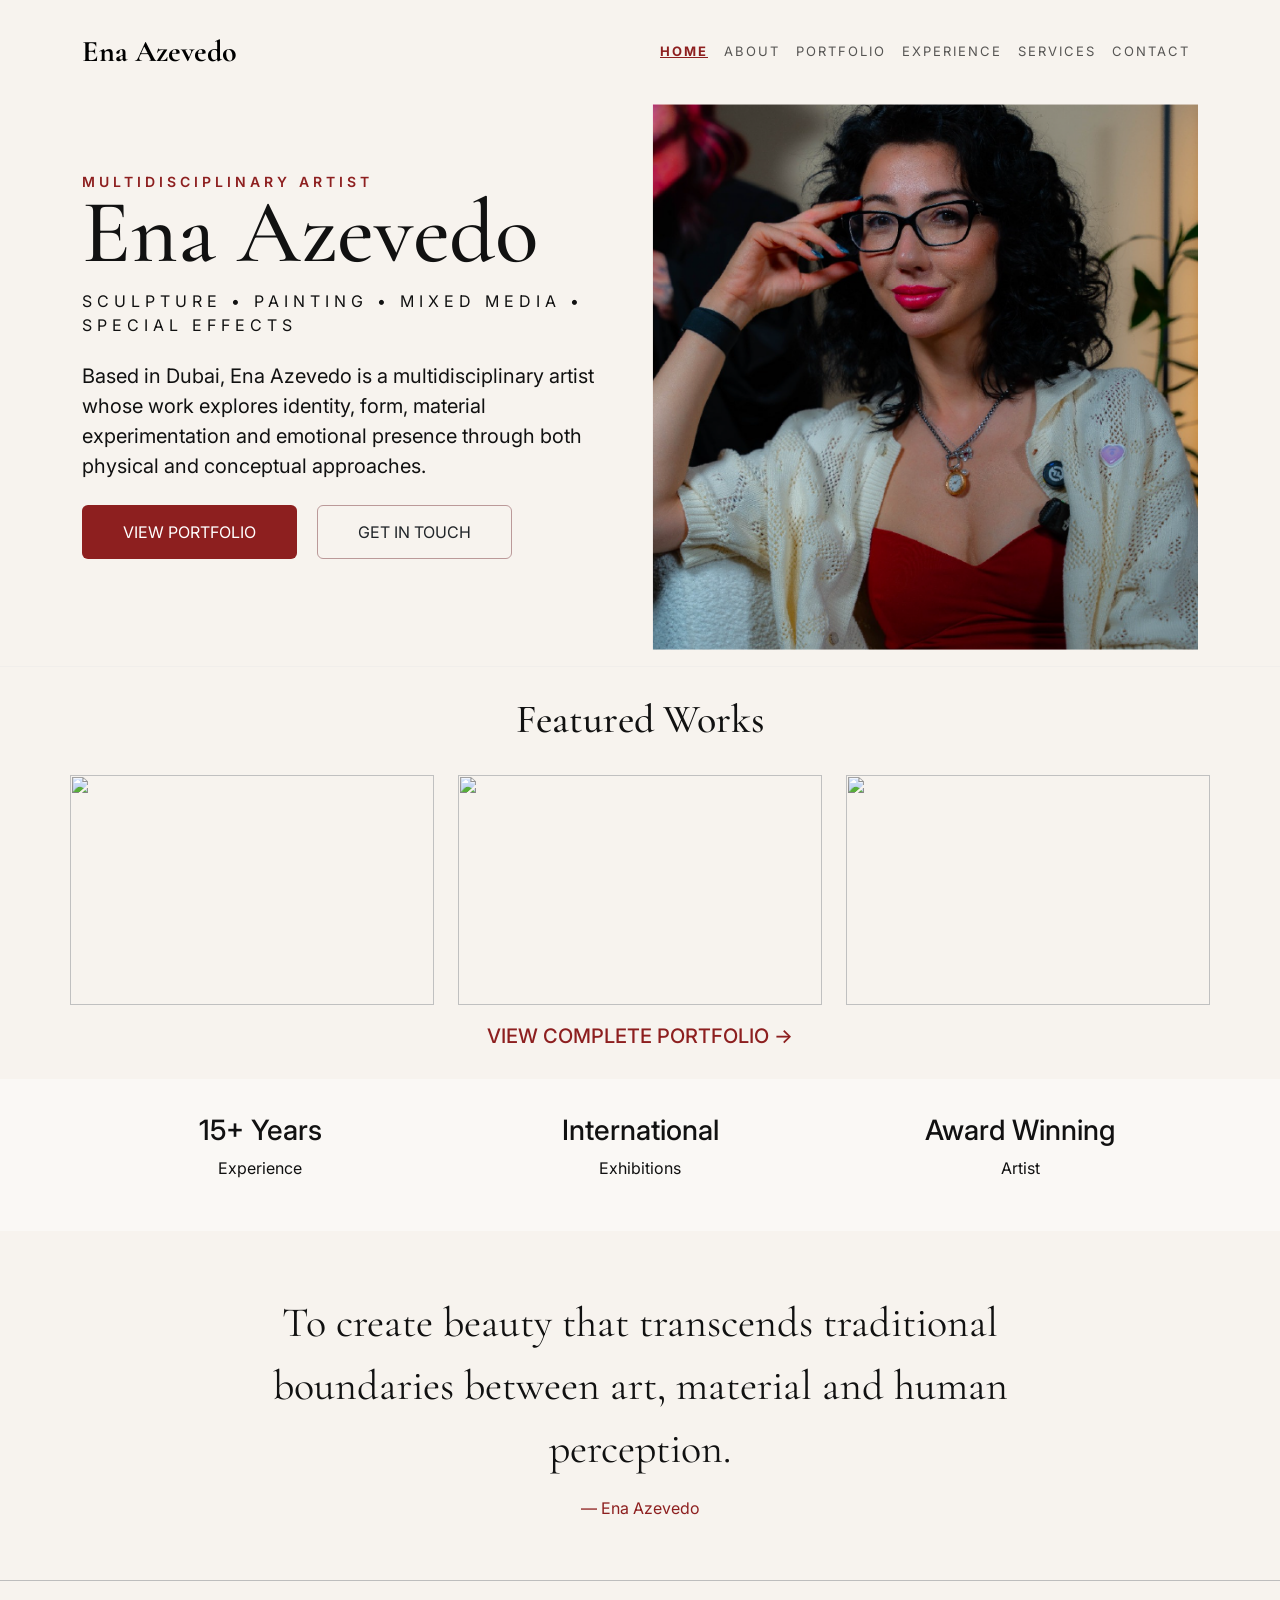
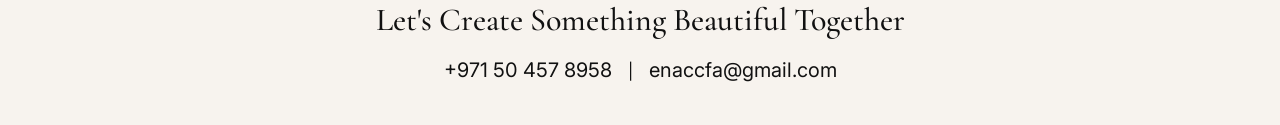
==== commit 3fc9a297: "updated layout" ====
--- a/index.html
+++ b/index.html
@@ -4,838 +4,128 @@
 <head>
     <meta charset="UTF-8">
     <meta name="viewport" content="width=device-width, initial-scale=1.0">
-    <title>Ena Portfolio Animated</title>
-
-    <link href="https://cdn.jsdelivr.net/npm/bootstrap@5.3.3/dist/css/bootstrap.min.css" rel="stylesheet">
-    <link href="https://fonts.googleapis.com/css2?family=Anton&family=Montserrat:wght@300;400;500;600;700&display=swap"
+    <title>Ena Azevedo - Home</title>
+    <link href="https://cdn.jsdelivr.net/npm/bootstrap@5.3.8/dist/css/bootstrap.min.css" rel="stylesheet"
+        integrity="sha384-sRIl4kxILFvY47J16cr9ZwB07vP4J8+LH7qKQnuqkuIAvNWLzeN8tE5YBujZqJLB" crossorigin="anonymous">
+    <link
+        href="https://fonts.googleapis.com/css2?family=Cormorant+Garamond:wght@400;500;600;700&family=Inter:wght@300;400;500;600&display=swap"
         rel="stylesheet">
-    <link href="https://unpkg.com/aos@2.3.4/dist/aos.css" rel="stylesheet">
-
-    <link rel="stylesheet" href="style.css">
-
-    <style>
-
-    </style>
+    <link rel="stylesheet" href="https://cdnjs.cloudflare.com/ajax/libs/font-awesome/7.0.1/css/all.min.css"
+        integrity="sha512-2SwdPD6INVrV/lHTZbO2nodKhrnDdJK9/kg2XD1r9uGqPo1cUbujc+IYdlYdEErWNu69gVcYgdxlmVmzTWnetw=="
+        crossorigin="anonymous" referrerpolicy="no-referrer" />
+    <link rel="stylesheet" href="css/style.css">
 </head>
 
 <body>
+    <nav class="navbar navbar-expand-lg bg-body-tertiary">
+        <div class="container">
+            <a class="navbar-brand" href="#">Ena Azevedo</a>
+            <button class="navbar-toggler" type="button" data-bs-toggle="collapse" data-bs-target="#navbarNav"
+                aria-controls="navbarNav" aria-expanded="false" aria-label="Toggle navigation">
+                <span class="navbar-toggler-icon"></span>
+            </button>
+            <div class="collapse navbar-collapse justify-content-end" id="navbarNav">
+                <ul class="navbar-nav">
+                    <li class="nav-item">
+                        <a class="nav-link active" aria-current="page" href="index.html">Home</a>
+                    </li>
+                    <li class="nav-item">
+                        <a class="nav-link" href="about.html">About</a>
+                    </li>
+                    <li class="nav-item">
+                        <a class="nav-link" href="portfolio.html">Portfolio </a>
+                    </li>
+                    <li class="nav-item">
+                        <a class="nav-link" href="experience.html">Experience</a>
+                    </li>
+                    <li class="nav-item">
+                        <a class="nav-link" href="service.html">Services   </a>
+                    </li>
+                    <li class="nav-item">
+                        <a class="nav-link" href="contact.html">Contact</a>
+                    </li>
+                    
+                </ul>
+            </div>
+        </div>
+    </nav>
 
-    <section class="hero">
-        <div class="container px-lg-5 px-3">
-            <div class="navbar-custom d-flex justify-content-between align-items-center">
-                <a class="logo" href="#"><img class="w-50" src="img/Ena-Logo.png" alt=""></a>
-                <div class="nav-menu">
-                    <a href="#about">ABOUT</a><a href="#mv">MISSION-VISION</a><a href="#EXPERIENCE">EXPERIENCE</a><a
-                        href="#SERVICES">SERVICES</a><a href="#PORTFOLIO">PORTFOLIO</a><a href="#CONTACT">CONTACT</a>
-                </div>
-            </div>
-
-            <div class="row g-5 hero-row">
+    <section class="hero pb-3">
+        <div class="container">
+            <div class="row align-items-center">
                 <div class="col-lg-6">
-                    <div class="left-wrap" data-aos="fade-right">
-                        <div class="star">✳</div>
-                        <img src="img/Asset 1.png">
+                    <div class="kicker">MULTIDISCIPLINARY ARTIST</div>
+                    <h1 class="mb-3">Ena Azevedo</h1>
+                    <div class="hero-meta mb-4">SCULPTURE • PAINTING • MIXED MEDIA • SPECIAL EFFECTS</div>
+                    <p class="fs-5">Based in Dubai, Ena Azevedo is a multidisciplinary artist whose work explores
+                        identity, form, material experimentation and emotional presence through both physical and
+                        conceptual approaches.</p>
+                    <div class="mt-4 mb-4">
+                        <a class="btn btn-red">VIEW PORTFOLIO</a>
+                        <a class="btn btn-outline-custom ms-3">GET IN TOUCH</a>
                     </div>
                 </div>
-
                 <div class="col-lg-6">
-                    <div class="right-wrap" data-aos="fade-left">
-                        <h1 class="hero-title">CREATIVE<br><span>PORTFOLIO</span></h1>
-                        <p class="desc">Multidisciplinary artist exploring sculpture, painting, mixed media and visual
-                            storytelling through contemporary artistic experiences and exhibitions.</p>
-                    </div>
+                    <img src="img/Asset 1.png" class="img-fluid">
                 </div>
-            </div>
-        </div>
-        <div class="corner"></div>
-    </section>
-
-    <section id="about" class="about-creative-section">
-        <div class="container-fluid px-lg-5">
-            <div class="row align-items-center gy-5">
-
-                <div class="col-lg-3">
-                    <div class="about-left-image" data-aos="zoom-in-right">
-                        <img src="img/Asset 2.png">
-                    </div>
-                </div>
-
-                <div class="col-lg-6">
-                    <div class="about-center-content" data-aos="fade-up">
-                        <h2 class="about-main-title">ABOUT ME</h2>
-                        <p>
-                            Ena Azevedo is a multidisciplinary artist based in Dubai with
-                            her husband and child. She is originally from Sarajevo. Her
-                            practice spans sculpture, painting, and special effects, with
-                            a focus on the human form and material exploration.
-                        </p>
-                        <p>
-                            Her work developed from early recognition in painting,
-                            including multiple award-winning works and international
-                            exhibitions during her formative years. She later expanded
-                            her practice through studies in 3D design and artificial
-                            intelligence, bridging traditional artistic disciplines with
-                            contemporary techniques.
-                        </p>
-                        <p>Azevedo’s artistic journey evolved from painting into
-                            sculptural and spatial work, leading to large-scale
-                            installations and experimental material-based pieces.
-                            Alongside her fine art practice, she works in film and
-                            collaborative projects across the GCC, creating prosthetics
-                            and masks that merge artistic expression with technical
-                            precision.
-                        </p>
-                        <p>Her work continues to explore identity, form, and emotional
-                            presence through both physical and conceptual approaches.</p>
-                    </div>
-                </div>
-
-                <div class="col-lg-3">
-                    <div class="about-right-side" data-aos="zoom-in-left">
-                        <div class="about-top-image">
-                            <img src="img/Asset 2.png">
-                        </div>
-                        <div class="about-info-card">
-                            <div class="about-quote-icon">❝</div>
-                            <p>Creating meaningful artistic experiences through
-sculpture, painting, special effects, and
-multidisciplinary creative practices.</p>
-                        </div>
-                    </div>
-                </div>
-
             </div>
         </div>
     </section>
 
-    <section id="mv" class="vision-mission-section">
+    <hr class="section-line">
 
-        <div class="container-fluid">
-
-            <div class="vision-mission-layout container">
-
-                <!-- Vision Card -->
-
-                <div class="vm-card vision-card" data-aos="fade-right">
-
-                    <div class="vm-number">01</div>
-
-                    <h3>Vision</h3>
-
-                    <p>
-                        To create work and to create beauty that
-                        transcends traditional boundaries between art,
-                        material, and human perception, exploring the
-                        relationship between form, identity, and emotional
-                        presence. Through sculptural and material-driven
-                        practices, the aim is to develop pieces that exist not
-                        only as objects, but as experiences within space.
-
-                    </p>
-
-                </div>
-
-                <!-- Center Image -->
-
-                <div class="vm-image-wrapper" data-aos="zoom-in">
-
-                    <div class="vm-glow"></div>
-
-                    <img src="img/Asset 3.png" alt="Artist">
-
-                </div>
-
-                <!-- Mission Card -->
-
-                <div class="vm-card mission-card" data-aos="fade-left">
-
-                    <div class="vm-number">02</div>
-
-                    <h3>Mission</h3>
-
-                    <p>
-                        To continuously inspire other artists to evolve a
-                        multidisciplinary practice that integrates experiment. To
-                        continue combining sculpture, painting, and mixed media,
-                        pushing the limits of material experimentation and artistic
-                        expression. Through both independent work and
-                        collaborative projects, the mission is to create meaningful,
-                        immersive pieces while mentoring and inspiring others to
-                        develop their own artistic voice.
-
-                    </p>
-
-                </div>
-
-            </div>
-
+    <section class="featured container">
+        <h2 class="featured-title">Featured Works</h2>
+        <div class="row work g-4 mt-2">
+            <div class="col-md-4"><img src="https://picsum.photos/700/500?1"></div>
+            <div class="col-md-4"><img src="https://picsum.photos/700/500?2"></div>
+            <div class="col-md-4"><img src="https://picsum.photos/700/500?3"></div>
         </div>
-
+        <div class="text-center mt-3 portfolio-viwe">
+            <a href="#">VIEW COMPLETE PORTFOLIO →</a>
+        </div>
     </section>
 
-
-    <section id="EXPERIENCE" class="experience-section">
-
-        <div class="container-fluid px-lg-5">
-
-            <div class="row align-items-start gx-5">
-
-                <!-- LEFT SIDE -->
-
-                <div class="col-lg-4 lest-stky">
-                    <div class="experience-sticky-wrap">
-
-                        <div class="experience-left">
-                            <h2 class="work-exp-title">
-                                WORK
-                                <span>EXPERIENCE</span>
-                            </h2>
-
-                            <img src="img/Asset-4.png" alt="">
-
-                        </div>
-                    </div>
+    <section class="stats">
+        <div class="container">
+            <div class="row text-center">
+                <div class="col-md-4 mb">
+                    <i class="fa-solid fa-medal"></i>
+                    <h3>15+ Years</h3>
+                    <p>Experience</p>
                 </div>
-
-                <!-- RIGHT SIDE -->
-
-                <div class="col-lg-8">
-
-                    <div class="experience-right">
-
-                        <!-- Education -->
-                        <div class="exp-block" data-aos="fade-up">
-                            <div class="exp-index">01</div>
-
-                            <div class="exp-content">
-
-                                <span class="exp-label">
-                                    EDUCATION
-                                </span>
-
-                                <h3>
-                                    Academic Background
-                                </h3>
-
-                                <ul class="exp-list">
-                                    <li>
-                                        <strong>Master’s Degree</strong> —
-                                        Artificial Intelligence
-                                        (Game Design Focus)
-                                    </li>
-
-                                    <li>
-                                        Sarajevo School of Science
-                                        and Technology
-                                    </li>
-
-                                    <li>
-                                        In partnership with
-                                        <strong>
-                                            University of Buckingham
-                                        </strong>
-                                    </li>
-
-                                    <li>
-                                        <strong>
-                                            Bachelor’s Degree
-                                        </strong>
-                                        — Computer Science
-                                    </li>
-
-                                    <li>
-                                        Focus:
-                                        <strong>
-                                            3D Design,
-                                            Graphic Design,
-                                            Game Design
-                                        </strong>
-                                    </li>
-                                </ul>
-
-                            </div>
-                        </div>
-
-                        <!-- Exhibitions -->
-                        <div class="exp-block" data-aos="fade-up">
-
-                            <div class="exp-index">02</div>
-
-                            <div class="exp-content">
-
-                                <span class="exp-label">
-                                    SOLO & SELECTED EXHIBITIONS
-                                </span>
-
-                                <h3>
-                                    International Exhibitions &
-                                    Festivals
-                                </h3>
-
-                                <div class="exp-group">
-
-                                    <h5>Solo Exhibitions</h5>
-
-                                    <ul class="exp-list">
-                                        <li>
-                                            Sarajevo,
-                                            Bosnia and Herzegovina
-                                        </li>
-
-                                        <li>
-                                            Two solo exhibitions
-                                            (10 days each),
-                                            fully acquired in
-                                            2009 and 2017
-                                        </li>
-                                    </ul>
-
-                                </div>
-
-                                <div class="exp-group">
-
-                                    <h5>
-                                        Collaborative Exhibition
-                                    </h5>
-
-                                    <ul class="exp-list">
-                                        <li>
-                                            Participated in a curated
-                                            exhibition alongside
-                                            Sulejman Haljevac Memo
-                                        </li>
-
-                                        <li>
-                                            Multidisciplinary art event,
-                                            Sarajevo, 2019
-                                        </li>
-                                    </ul>
-
-                                </div>
-
-                                <div class="exp-group">
-
-                                    <h5>
-                                        Exhibitions & Festivals
-                                    </h5>
-
-                                    <ul class="exp-list">
-
-                                        <li>
-                                            <strong>
-                                                Via Fashion Week
-                                            </strong>
-                                            — Dubai, UAE
-                                        </li>
-
-                                        <li>
-                                            Exhibiting Artist
-                                            (2 editions)
-                                        </li>
-
-                                        <li>
-                                            <strong>
-                                                Abu Dhabi Comic-Con
-                                            </strong>
-                                            — Abu Dhabi, UAE
-                                        </li>
-
-                                        <li>
-                                            Exhibiting Artist
-                                        </li>
-
-                                        <li>
-                                            <strong>
-                                                World Fashion Awards
-                                            </strong>
-                                            — Dubai, UAE
-                                        </li>
-
-                                        <li>
-                                            Exhibiting Artist
-                                        </li>
-
-                                        <li>
-                                            <strong>
-                                                Emirates Film Festival
-                                            </strong>
-                                            — UAE
-                                        </li>
-
-                                        <li>
-                                            Award:
-                                            Best Prosthetic Makeup
-                                        </li>
-
-                                        <li>
-                                            A Serkal Dubai,
-                                            Rooted Project,
-                                            Group Exhibition
-                                        </li>
-
-                                    </ul>
-
-                                </div>
-
-                            </div>
-
-                        </div>
-
-                        <!-- Practice -->
-
-                        <div class="exp-block" data-aos="fade-up">
-
-                            <div class="exp-index">03</div>
-
-                            <div class="exp-content">
-
-                                <span class="exp-label">
-                                    PROFESSIONAL PRACTICE
-                                </span>
-
-                                <h3>
-                                    Artist, Sculptor &
-                                    Special Effects Creator
-                                </h3>
-
-                                <div class="exp-meta">
-
-                                    Independent Artist &
-                                    Sculptor since 2017
-
-                                    <br>
-
-                                    Dubai, UAE |
-                                    International |
-                                    Ongoing
-
-                                </div>
-
-                                <ul class="exp-list">
-
-                                    <li>
-                                        Develops multidisciplinary works
-                                        across painting, sculpture
-                                        and mixed media
-                                    </li>
-
-                                    <li>
-                                        Large-scale 3D wall
-                                        installations for Dubai
-                                        restaurant “Woodish”
-                                    </li>
-
-                                    <li>
-                                        Site-specific works
-                                        for contemporary Dubai
-                                        interiors
-                                    </li>
-
-                                    <li>
-                                        Special Effects Artist
-                                        — Film & Creative Projects
-                                    </li>
-
-                                    <li>
-                                        Designs prosthetics,
-                                        masks and character work
-                                    </li>
-
-                                    <li>
-                                        Collaborates with artists
-                                        across GCC on
-                                        interdisciplinary projects
-                                    </li>
-
-                                    <li>
-                                        Founder —
-                                        Special Effects Makeup Academy
-                                    </li>
-
-                                    <li>
-                                        Specialized training
-                                        in prosthetics and
-                                        sculptural SFX
-                                    </li>
-
-                                    <li>
-                                        Founder & Director —
-                                        Art Gallery
-                                    </li>
-
-                                    <li>
-                                        Founded and operated
-                                        independent gallery
-                                        in Sarajevo
-                                    </li>
-
-                                    <li>
-                                        SEA-FX Workshops
-                                    </li>
-
-                                    <li>
-                                        Sharjah Ladies Club
-                                        Workshops
-                                    </li>
-
-                                </ul>
-
-                            </div>
-
-                        </div>
-
-                    </div>
-
+                <div class="col-md-4 mb">
+                    <i class="fa-solid fa-earth-americas"></i>
+                    <h3>International</h3>
+                    <p>Exhibitions</p>
                 </div>
-
+                <div class="col-md-4 mb">
+                    <i class="fa-solid fa-trophy"></i>
+                    <h3>Award Winning</h3>
+                    <p>Artist</p>
+                </div>
             </div>
-
         </div>
-
     </section>
 
-
-    <section id="PORTFOLIO" class="portfolio-section">
-
-        <div class="portfolio-glow"></div>
-
-        <div class="container-fluid">
-
-            <div class="portfolio-heading">
-                <h2>
-                    PORTFOLIO
-                    <span>HIGHLIGHTS</span>
-                </h2>
-            </div>
-
-            <div class="gallery-wrapper">
-
-                <div class="marquee">
-                    <div class="marquee-track left-track">
-                        <div class="gallery-card"><img
-                                src="img/ptf-1.webp">
-                        </div>
-                        <div class="gallery-card"><img
-                                src="img/ptf-2.webp">
-                        </div>
-                        <div class="gallery-card"><img
-                                src="img/ptf-3.webp">
-                        </div>
-                        <div class="gallery-card"><img
-                                src="img/ptf-5.webp">
-                        </div>
-                        <div class="gallery-card"><img
-                                src="img/ptf-6.webp">
-                        </div>
-                    </div>
-                </div>
-
-                <div class="marquee">
-                    <div class="marquee-track right-track">
-                        <div class="gallery-card"><img
-                                 src="img/ptf-6.webp">
-                        </div>
-                        <div class="gallery-card"><img
-                                src="img/ptf-5.webp">
-                        </div>
-                        <div class="gallery-card"><img
-                                src="img/ptf-3.webp">
-                        </div>
-                        <div class="gallery-card"><img
-                               src="img/ptf-2.webp">
-                        </div>
-                        <div class="gallery-card"><img
-                                src="img/ptf-1.webp">
-                        </div>
-                    </div>
-                </div>
-
-            </div>
-
-        </div>
-
+    <section class="quote">
+        <p>To create beauty that transcends traditional boundaries between art, material and human perception.</p>
+        <div class="mt-3" style="color:#8d1f1f">— Ena Azevedo</div>
     </section>
 
-
-    <section id="SERVICES" class="services-section">
-
-        <div class="container-fluid px-lg-5">
-
-            <div class="row gx-5 align-items-center">
-
-                <div class="col-lg-4">
-
-                    <div class="services-left">
-
-                        <h2 class="service-title">
-                            WHAT I
-                            <span>OFFER</span>
-                        </h2>
-
-                        <ul class="service-list">
-                            <li>WORKSHOPS</li>
-                            <li>SCULPTING MAKING</li>
-                            <li>MASK MAKING</li>
-                            <li>SPECIAL EFFECTS</li>
-                            <li>PAINTING</li>
-                            <li>PROPS</li>
-                            <li>MIXED MEDIUMS</li>
-                        </ul>
-
-                    </div>
-
-                </div>
-
-                <div class="col-lg-8">
-
-                    <div class="services-grid">
-
-                        <!-- Card 1 -->
-
-                        <div class="service-card">
-
-                            <div class="service-image">
-
-                                <img src="img/service-1.jpg" alt="">
-
-                            </div>
-
-                            <div class="service-content">
-
-                                <h3>
-                                    TUTORING
-                                    SESSIONS
-                                </h3>
-
-                                <p>
-                                    Ideal for any level of artistry
-                                    to explore and sharpen skills.
-                                </p>
-
-                            </div>
-
-                        </div>
-
-                        <!-- Card 2 -->
-
-                        <div class="service-card">
-
-                            <div class="service-image">
-
-                                <img src="img/service-2.jpg" alt="">
-
-                            </div>
-
-                            <div class="service-content">
-
-                                <h3>
-                                    CUSTOM
-                                    ART
-                                </h3>
-
-                                <p>
-                                    Custom made art and wall art
-                                    for interior walls or exterior spaces.
-                                </p>
-
-                            </div>
-
-                        </div>
-
-                    </div>
-
-                </div>
-
-            </div>
-
-        </div>
-
+    <section class="footercta">
+        <h2 style="font-family:'Cormorant Garamond',serif">Let's Create Something Beautiful Together</h2>
+        <div class="mt-3 ftr-ctn"><a href="tel:+971504578958">+971 50 457 8958</a>  &nbsp;&nbsp; | &nbsp;&nbsp; <a href="mailto:enaccfa@gmail.com">enaccfa@gmail.com</a>
     </section>
-
-
-    <footer id="CONTACT" class="footer-section">
-
-        <div class="footer-glow"></div>
-
-        <!-- CTA AREA -->
-
-        <div class="footer-cta">
-
-            <div class="container">
-
-                <div class="row align-items-center">
-
-                    <div class="col-lg-8">
-
-                        <h2>
-                            LET’S CREATE <span>SOMETHING BEAUTIFUL</span> TOGETHER.
-                        </h2>
-
-                    </div>
-
-                    <div class="col-lg-4 text-lg-end text-center">
-
-                        <a href="#" class="talk-btn">
-                            LET'S TALK
-                        </a>
-
-                    </div>
-
-                </div>
-
-            </div>
-
-        </div>
-
-        <!-- FOOTER CONTENT -->
-
-        <div class="footer-main">
-
-            <div class="container">
-
-                <div class="row gy-5">
-
-                    <!-- LOGO -->
-
-                    <div class="col-lg-3">
-
-                        <div class="footer-logo">
-                            <img class="w-50" src="img/Ena-Logo.png" alt="">
-                        </div>
-
-                    </div>
-                
-                    <div class="col-lg-3">
-                        <h5>Call</h5>
-                        <a href="tel:+971504578958" class="footer-phone">
-                            +971 50 457 8958
-                        </a>
-                    </div>
-
-                    <div class="col-lg-3">
-                        <h5>Email</h5>
-                        <a href="mailto:enaccfa@gmail.com" class="footer-phone">
-                            enaccfa@gmail.com
-                        </a>
-                    </div>
-                     <div class="col-lg-3">
-
-                        <h5>Location</h5>
-                        <a href="mailto:enaccfa@gmail.com" class="footer-phone">
-                            Dubai, UAE </a>
-                    </div>
-
-                </div>
-
-            </div>
-
-        </div>
-
-        <!-- COPYRIGHT -->
-
-        <div class="footer-bottom">
-
-            <div class="container">
-
-                <div class="footer-bottom-wrap text-center justify-content-center">
-
-                    <p class="text-center">
-                        © 2025 Ena Portfolio.
-                        All Rights Reserved.
-                    </p>
-
-                </div>
-
-            </div>
-
-        </div>
-
-    </footer>
-
-    <link rel="stylesheet" href="https://cdnjs.cloudflare.com/ajax/libs/font-awesome/6.5.2/css/all.min.css">
 
 
 
 
 
 
-
-
-    <script src="https://unpkg.com/aos@2.3.4/dist/aos.js"></script>
-
-    <script>
-        AOS.init({
-            duration: 1000,
-            once: true,
-            offset: 100
-        });
-    </script>
-
-    <script>
-
-        window.addEventListener("load", () => {
-
-            const tracks = document.querySelectorAll(".marquee-track");
-
-            tracks.forEach((track, index) => {
-
-                track.innerHTML += track.innerHTML;
-
-            });
-
-            setTimeout(() => {
-
-                tracks.forEach((track, index) => {
-
-                    let position =
-                        index % 2 === 0
-                            ? 0
-                            : -(track.scrollWidth / 2);
-
-                    const speed =
-                        index % 2 === 0
-                            ? 0.5
-                            : -0.5;
-
-                    function animate() {
-
-                        position -= speed;
-
-                        const limit =
-                            track.scrollWidth / 2;
-
-                        if (speed > 0) {
-
-                            if (position <= -limit) {
-                                position = 0;
-                            }
-
-                        } else {
-
-                            if (position >= 0) {
-                                position = -limit;
-                            }
-
-                        }
-
-                        track.style.transform =
-                            `translate3d(${position}px,0,0)`;
-
-                        requestAnimationFrame(animate);
-                    }
-
-                    animate();
-
-                });
-
-            }, 1000);
-
-        });
-
-    </script>
-
-
-
+    <script src="https://cdn.jsdelivr.net/npm/bootstrap@5.3.8/dist/js/bootstrap.bundle.min.js"
+        integrity="sha384-FKyoEForCGlyvwx9Hj09JcYn3nv7wiPVlz7YYwJrWVcXK/BmnVDxM+D2scQbITxI"
+        crossorigin="anonymous"></script>
 </body>
 
 </html>
--- a/css/style.css
+++ b/css/style.css
@@ -0,0 +1,1069 @@
+:root {
+    --bg: #f7f3ee;
+    --accent: #8d1f1f;
+    --text: #111;
+}
+
+body {
+    background: var(--bg);
+    font-family: Inter, sans-serif;
+    color: var(--text)
+}
+
+.navbar {
+    background: transparent !important;
+    padding: 24px 0;
+    border-bottom: 1px solid #ddd0;
+}
+
+a.navbar-brand {
+    font-family: 'Cormorant Garamond', serif;
+    font-weight: 700;
+    font-size: 30px;
+}
+
+.brand {
+    font-family: 'Cormorant Garamond', serif;
+    font-size: 34px;
+    letter-spacing: 3px
+}
+
+.nav-link {
+    font-size: 13px;
+    letter-spacing: 2px;
+    text-transform: uppercase
+}
+
+.kicker {
+    color: var(--accent);
+    letter-spacing: 4px;
+    font-size: 14px;
+    font-weight: 600
+}
+
+.navbar-nav .nav-link.active,
+.navbar-nav .nav-link.show {
+    color: rgb(141 31 31);
+    font-weight: 700;
+    text-decoration: underline;
+}
+
+.hero h1 {
+    font-family: 'Cormorant Garamond', serif;
+    font-size: 90px;
+    line-height: .9
+}
+
+.hero-meta {
+    letter-spacing: 5px;
+    text-transform: uppercase;
+    line-height: 1.5;
+}
+
+.stats i {
+    color: #8d1f1f;
+    font-size: 40px;
+    margin-bottom: 14px;
+}
+
+section.footercta {
+    border-top: 1px solid #bdbdbd;
+}
+
+.btn-red {
+    background: var(--accent);
+    color: #fff;
+    padding: 14px 40px
+}
+
+.btn-outline-custom {
+    border: 1px solid #b99;
+    padding: 14px 40px
+}
+
+.section-line {
+    border-top: 1px solid #ddd;
+    margin: 0
+}
+
+.featured {
+    padding: 28px 0
+}
+
+.portfolio-viwe a {
+    color: #8d1f1f;
+    text-decoration: none;
+    font-weight: 500;
+    font-size: 20px;
+}
+
+.portfolio-viwe a:hover {
+    color: #111;
+    transition: 0.9s;
+}
+
+.featured-title {
+    text-align: center;
+    font-family: 'Cormorant Garamond', serif;
+    font-size: 40px
+}
+
+.work img {
+    width: 100%;
+    height: 230px;
+    object-fit: cover
+}
+
+.stats {
+    background: #faf8f5;
+    padding: 35px 0
+}
+
+.quote {
+    padding: 60px 0;
+    text-align: center
+}
+
+.quote p {
+    font-family: 'Cormorant Garamond', serif;
+    font-size: 42px;
+    max-width: 850px;
+    margin: auto
+}
+
+.footercta {
+    text-align: center;
+    padding: 20px 0 40px
+}
+
+.ftr-ctn a {
+    color: #111;
+    text-decoration: none;
+    font-size: 20px;
+}
+
+.ftr-ctn a:hover {
+    color: #8d1f1f;
+}
+
+
+/* ===========================
+   ABOUT SECTION
+=========================== */
+
+.abt-section{
+    padding:30px 0;
+    background:#f7f4ef;
+    overflow:hidden;
+}
+
+.abt-content{
+    max-width:620px;
+}
+
+.abt-subtitle{
+    position:relative;
+    display:inline-block;
+    color:#8e1c1c;
+    font-size:13px;
+    font-weight:600;
+    letter-spacing:3px;
+    text-transform:uppercase;
+    margin-bottom:30px;
+}
+
+.abt-subtitle::after, .ptf-subtitle::after{
+    content:'';
+    position:absolute;
+    left:0;
+    bottom:-15px;
+    width:30px;
+    height:2px;
+    background:#8e1c1c;
+}
+.ptf-subtitle::after{
+    content:'';
+    position:absolute;
+    left:0;
+    bottom:-15px;
+    width:30px;
+    height:2px;
+    background:#8e1c1c;
+}
+.abt-subtitle::after, .ptf-subtitle::after{
+    content:'';
+    position:absolute;
+    left:0;
+    bottom:-15px;
+    width:30px;
+    height:2px;
+    background:#8e1c1c;
+}
+
+.abt-title{
+    font-family:'Cormorant Garamond', serif;
+    font-size:78px;
+    line-height:0.95;
+    font-weight:600;
+    color:#111;
+    margin-bottom:30px;
+}
+
+.abt-desc{
+    font-size:16px;
+    line-height:1.9;
+    color:#2f2f2f;
+    margin-bottom:20px;
+}
+
+.abt-highlights{
+    margin-top:45px;
+    padding-top:35px;
+    border-top:1px solid #ddd;
+    display:flex;
+    justify-content:space-between;
+}
+
+.abt-item{
+    flex:1;
+    text-align:center;
+    position:relative;
+}
+
+.abt-item:not(:last-child)::after{
+    content:'';
+    position:absolute;
+    top:0;
+    right:0;
+    width:1px;
+    height:80px;
+    background:#d7d7d7;
+}
+
+.abt-item img{
+    width:24px;
+    height:24px;
+    margin-bottom:15px;
+    opacity:.7;
+}
+
+.abt-item h5{
+    font-size:18px;
+    margin-bottom:5px;
+    font-weight:500;
+}
+
+.abt-item span{
+    display:block;
+    color:#444;
+}
+
+.abt-image-wrapper{
+    position:relative;
+    text-align:center;
+}
+
+.abt-bg-shape{
+    position:absolute;
+    top:-20px;
+    right:-20px;
+    width:220px;
+    height:700px;
+    background:#f0ebe4;
+    border-radius:100px;
+    z-index:1;
+}
+
+.abt-image{
+    position:relative;
+    z-index:2;
+    width:100%;
+    max-width:520px;
+    border-radius:8px;
+}
+
+/* ===========================
+   RESPONSIVE
+=========================== */
+
+@media (max-width:991px){
+
+    .abt-section{
+        padding:80px 0;
+    }
+
+    .abt-title{
+        font-size:58px;
+    }
+
+    .abt-image-wrapper{
+        margin-top:50px;
+    }
+
+    .abt-bg-shape{
+        display:none;
+    }
+
+}
+
+@media (max-width:767px){
+
+    .abt-title{
+        font-size:48px;
+    }
+
+    .abt-highlights{
+        flex-direction:column;
+        gap:30px;
+    }
+
+    .abt-item:not(:last-child)::after{
+        display:none;
+    }
+
+}
+
+@media (max-width:575px){
+
+    .abt-section{
+        padding:60px 0;
+    }
+
+    .abt-title{
+        font-size:42px;
+    }
+
+    .abt-desc{
+        font-size:15px;
+        line-height:1.8;
+    }
+
+}
+
+
+.ptf-section{
+    padding: 30px 0 50px 0;
+    background:#f7f4ef;
+}
+
+.ptf-subtitle{
+    color:#8b1f1f;
+    font-size:13px;
+    font-weight:600;
+    letter-spacing:3px;
+    display:block;
+    margin-bottom:20px;
+}
+
+.ptf-title{
+    font-family:'Cormorant Garamond',serif;
+    font-size:72px;
+    margin-bottom:20px;
+}
+
+.ptf-description{
+    max-width:550px;
+    color:#444;
+    line-height:1.8;
+}
+
+.ptf-signature{
+    font-family:'Cormorant Garamond',serif;
+    font-size:70px;
+    color:#ebe2d9;
+    text-align:right;
+    font-style:italic;
+}
+
+.ptf-filter{
+    display:flex;
+    justify-content:center;
+    flex-wrap:wrap;
+    gap:20px;
+    margin:60px 0;
+}
+
+.ptf-filter-btn{
+    border:none;
+    background:none;
+    font-size:12px;
+    text-transform:uppercase;
+    letter-spacing:2px;
+    color:#666;
+    position:relative;
+}
+
+.ptf-filter-btn.active{
+    color:#8b1f1f;
+}
+
+.ptf-filter-btn.active::after{
+    content:'';
+    width:20px;
+    height:2px;
+    background:#8b1f1f;
+    position:absolute;
+    bottom:-10px;
+    left:50%;
+    transform:translateX(-50%);
+}
+
+.ptf-card{
+    text-align:center;
+}
+
+.ptf-card img{
+    width:100%;
+    height:280px;
+    object-fit:cover;
+    transition:.4s;
+}
+
+.ptf-card:hover img{
+    transform:scale(1.03);
+}
+
+.ptf-card h5{
+    margin-top:15px;
+    font-family:'Cormorant Garamond',serif;
+    font-size:22px;
+}
+
+.ptf-card span{
+    font-size:11px;
+    text-transform:uppercase;
+    letter-spacing:2px;
+    color:#666;
+}
+
+.ptf-hidden{
+    display:none !important;
+}
+
+.ptf-btn{
+    display:inline-block;
+    padding:14px 40px;
+    border:1px solid #b98c8c;
+    color:#8b1f1f;
+    text-decoration:none;
+    text-transform:uppercase;
+    font-size:12px;
+    letter-spacing:2px;
+}
+
+.ptf-btn:hover{
+    background:#8b1f1f;
+    color:#fff;
+}
+
+/* Mobile */
+
+@media(max-width:767px){
+
+    .ptf-title{
+        font-size:45px;
+    }
+
+    .ptf-signature{
+        display:none;
+    }
+
+}
+
+/* Tablet */
+
+@media(min-width:768px) and (max-width:991px){
+
+    .ptf-title{
+        font-size:55px;
+    }
+
+}
+
+/* Desktop */
+
+@media(min-width:992px){
+
+    .ptf-title{
+        font-size:72px;
+    }
+
+}
+
+/* ===========================
+   EXPERIENCE BANNER
+=========================== */
+
+.exp-banner-section {
+    background-image: url(../img/exp-bg.png);
+    padding-top: 30px;
+    background-position: right;
+}
+
+.exp-banner{
+    border-bottom:1px solid #ddd5cd;
+}
+
+.exp-subtitle{
+    display:block;
+    font-size:13px;
+    font-weight:600;
+    color:#8c2323;
+    letter-spacing:3px;
+    margin-bottom:18px;
+}
+
+.exp-title{
+    font-family:'Cormorant Garamond', serif;
+    font-size:72px;
+    line-height:1;
+    color:#111;
+    margin-bottom:25px;
+}
+
+.exp-description{
+    max-width:520px;
+    color:#555;
+    font-size:15px;
+    line-height:1.8;
+}
+
+.exp-banner-image{
+    text-align:right;
+}
+
+.exp-banner-image img{
+    width:100%;
+    max-width:420px;
+}
+
+/* ===========================
+   MAIN SECTION
+=========================== */
+
+.exp-main-section{
+    background:#f7f4ef;
+    padding:40px 0 80px;
+}
+
+.exp-col{
+    padding:0 30px;
+}
+
+.exp-middle-col{
+    border-left:1px solid #ddd5cd;
+    border-right:1px solid #ddd5cd;
+}
+
+.exp-section-heading{
+    position:relative;
+    font-size:14px;
+    font-weight:600;
+    color:#8c2323;
+    letter-spacing:2px;
+    text-transform:uppercase;
+    margin-bottom:15px;
+    padding-bottom:12px;
+}
+
+.exp-section-heading::before{
+    content:'';
+    position:absolute;
+    left:0;
+    bottom:0;
+    width:100%;
+    height:1px;
+    background:#d8cfc6;
+}
+
+.exp-section-heading::after{
+    content:'';
+    position:absolute;
+    right:0;
+    bottom:-3px;
+    width:7px;
+    height:7px;
+    background:#8c2323;
+    border-radius:50%;
+}
+
+.exp-card{
+    display:flex;
+    gap:18px;
+}
+
+.exp-icon-circle{
+    width:58px;
+    height:58px;
+    min-width:58px;
+    border-radius:50%;
+    background:#f3eee8;
+    display:flex;
+    align-items:center;
+    justify-content:center;
+}
+
+.exp-icon-circle img{
+    width:24px;
+}
+
+.exp-card-content h4{
+    font-size:20px;
+    margin-bottom:8px;
+    color:#222;
+}
+
+.exp-card-content span{
+    display:block;
+    color:#8c2323;
+    font-size:13px;
+    margin-bottom:10px;
+}
+
+.exp-card-content ul{
+    margin:0;
+    padding-left:18px;
+}
+
+.exp-card-content li{
+    font-size:16px;
+    color:#444;
+    line-height:1.7;
+    margin-bottom:6px;
+}
+
+.exp-divider{
+    height:1px;
+    background:#e2dbd3;
+    margin:28px 0;
+}
+
+/* ===========================
+   RESPONSIVE
+=========================== */
+
+@media(max-width:1199px){
+
+    .exp-middle-col{
+        border:none;
+    }
+
+    .exp-col{
+        margin-bottom:60px;
+    }
+
+}
+
+@media(max-width:991px){
+
+    .exp-title{
+        font-size:56px;
+    }
+
+    .exp-banner-image{
+        text-align:center;
+        margin-top:40px;
+    }
+
+}
+
+@media(max-width:767px){
+
+    .exp-title{
+        font-size:42px;
+    }
+
+    .exp-card{
+        flex-direction:column;
+    }
+
+}
+
+/* ===========================
+   SERVICES SECTION
+=========================== */
+
+.srv-section{
+    padding:100px 0;
+    background:#f7f4ef;
+}
+
+.srv-card{
+    background:#fff;
+    border:1px solid #e8dfd5;
+    height:100%;
+    text-align:center;
+    transition:.3s;
+    overflow:hidden;
+}
+
+.srv-card:hover{
+    transform:translateY(-5px);
+}
+
+.srv-icon{
+    padding-top:35px;
+    margin-bottom:15px;
+}
+
+.srv-icon i{
+    font-size:28px;
+    color:#8f2323;
+}
+
+.srv-title{
+    font-size:22px;
+    font-weight:600;
+    text-transform:uppercase;
+    letter-spacing:1px;
+    margin-bottom:15px;
+}
+
+.srv-line{
+    width:40px;
+    height:2px;
+    background:#8f2323;
+    margin:0 auto 20px;
+}
+
+.srv-text{
+    max-width:260px;
+    margin:0 auto 25px;
+    font-size:15px;
+    line-height:1.8;
+    color:#555;
+    min-height:110px;
+    padding:0 15px;
+}
+
+.srv-image{
+    margin-top:auto;
+}
+
+.srv-image img{
+    width:100%;
+    height:220px;
+    object-fit:cover;
+    display:block;
+}
+
+/* ===========================
+   RESPONSIVE
+=========================== */
+
+/* Desktop = 4 */
+@media(min-width:992px){
+
+    .srv-title{
+        font-size:20px;
+    }
+
+}
+
+/* Tablet = 2 */
+@media(min-width:768px) and (max-width:991px){
+
+    .srv-section{
+        padding:80px 0;
+    }
+
+}
+
+/* Mobile = 1 */
+@media(max-width:767px){
+
+    .srv-section{
+        padding:60px 0;
+    }
+
+    .srv-title{
+        font-size:20px;
+    }
+
+    .srv-image img{
+        height:260px;
+    }
+
+}
+
+
+/* ===========================
+   CONTACT SECTION
+=========================== */
+
+.cnt-section{
+    padding:120px 0;
+    background:#f7f4ef;
+}
+
+.cnt-subtitle{
+    display:inline-block;
+    font-size:13px;
+    font-weight:600;
+    letter-spacing:3px;
+    color:#8f2323;
+    text-transform:uppercase;
+    margin-bottom:25px;
+    position:relative;
+}
+
+.cnt-subtitle::after{
+    content:'';
+    position:absolute;
+    left:0;
+    bottom:-12px;
+    width:25px;
+    height:2px;
+    background:#8f2323;
+}
+
+.cnt-title{
+    font-family:'Cormorant Garamond',serif;
+    font-size:72px;
+    line-height:1;
+    margin-bottom:25px;
+    color:#111;
+}
+
+.cnt-description{
+    max-width:320px;
+    color:#555;
+    line-height:1.9;
+    margin-bottom:40px;
+}
+
+.cnt-divider{
+    width:30px;
+    height:2px;
+    background:#8f2323;
+    margin-bottom:35px;
+}
+
+/* INFO ITEMS */
+
+.cnt-info-item{
+    display:flex;
+    align-items:center;
+    gap:20px;
+    padding:25px 0;
+    border-bottom:1px solid #e3ddd6;
+}
+
+.cnt-icon{
+    width:52px;
+    height:52px;
+    border-radius:50%;
+    background:#f0ebe6;
+    display:flex;
+    align-items:center;
+    justify-content:center;
+}
+
+.cnt-icon i{
+    color:#8f2323;
+    font-size:20px;
+}
+
+.cnt-info span{
+    display:block;
+    font-size:12px;
+    font-weight:700;
+    letter-spacing:2px;
+    color:#8f2323;
+    margin-bottom:6px;
+}
+
+.cnt-info p{
+    margin:0;
+    color:#222;
+}
+
+/* FORM BOX */
+
+.cnt-form-wrapper{
+    background:#fbfaf8;
+    border:1px solid #e6ddd3;
+    padding:45px;
+}
+
+.cnt-form-title{
+    font-family:'Cormorant Garamond',serif;
+    font-size:48px;
+    margin-bottom:15px;
+    color:#111;
+}
+
+.cnt-title-line{
+    width:35px;
+    height:2px;
+    background:#8f2323;
+    margin-bottom:30px;
+}
+
+.cnt-input{
+    height:55px;
+    border:1px solid #e3ddd6;
+    border-radius:0;
+    background:#fff;
+}
+
+.cnt-input:focus{
+    box-shadow:none;
+    border-color:#8f2323;
+}
+
+.cnt-textarea{
+    height:180px;
+    resize:none;
+    border-radius:0;
+    border:1px solid #e3ddd6;
+}
+
+.cnt-textarea:focus{
+    box-shadow:none;
+    border-color:#8f2323;
+}
+
+.cnt-submit-btn{
+    width:100%;
+    height:55px;
+    border:none;
+    border-radius:0;
+    background:linear-gradient(
+        90deg,
+        #8f1313,
+        #a01616
+    );
+    color:#fff;
+    font-size:12px;
+    letter-spacing:2px;
+    font-weight:600;
+}
+
+.cnt-submit-btn:hover{
+    color:#fff;
+}
+
+.cnt-security{
+    margin-top:20px;
+    text-align:center;
+    font-size:14px;
+    color:#555;
+}
+
+.cnt-security i{
+    margin-right:8px;
+}
+
+/* ===========================
+   RESPONSIVE
+=========================== */
+
+@media(max-width:991px){
+
+    .cnt-section{
+        padding:80px 0;
+    }
+
+    .cnt-title{
+        font-size:56px;
+    }
+
+    .cnt-left{
+        margin-bottom:20px;
+    }
+
+}
+
+@media(max-width:767px){
+
+    .cnt-title{
+        font-size:42px;
+    }
+
+    .cnt-form-wrapper{
+        padding:25px;
+    }
+
+    .cnt-form-title{
+        font-size:36px;
+    }
+
+}
+
+@media(max-width:575px){
+
+    .cnt-info-item{
+        gap:15px;
+    }
+
+    .cnt-icon{
+        width:45px;
+        height:45px;
+    }
+
+}
+
+
+
+
+
+
+
+
+
+
+
+
+
+
+
+
+
+
+
+
+/* Mobile */
+@media (min-width:0px) and (max-width:575.98px) {
+    .hero h1 {
+        font-size: 60px;
+    }
+
+    .fs-5 {
+        font-size: 1rem !important;
+    }
+
+    .btn-outline-custom {
+        margin: 0 !important;
+        margin-top: 10px !important;
+        margin-bottom: 30px !important;
+    }
+
+    .quote p{
+        font-size: 26px;
+    }
+}
+
+/* Large Mobile */
+@media (min-width:576px) and (max-width:767.98px) {
+
+}
+
+/* Tablet */
+@media (min-width:768px) and (max-width:991.98px) {}
+
+/* Laptop */
+@media (min-width:992px) and (max-width:1199.98px) {
+    .hero h1{
+        font-size: 80px;
+    }
+}
+
+/* Desktop */
+@media (min-width:1200px) and (max-width:1399.98px) {}
+
+/* Large Desktop */
+@media (min-width:1400px) and (max-width:1599.98px) {}
+
+/* Ultra Wide */
+@media (min-width:1600px) {}
